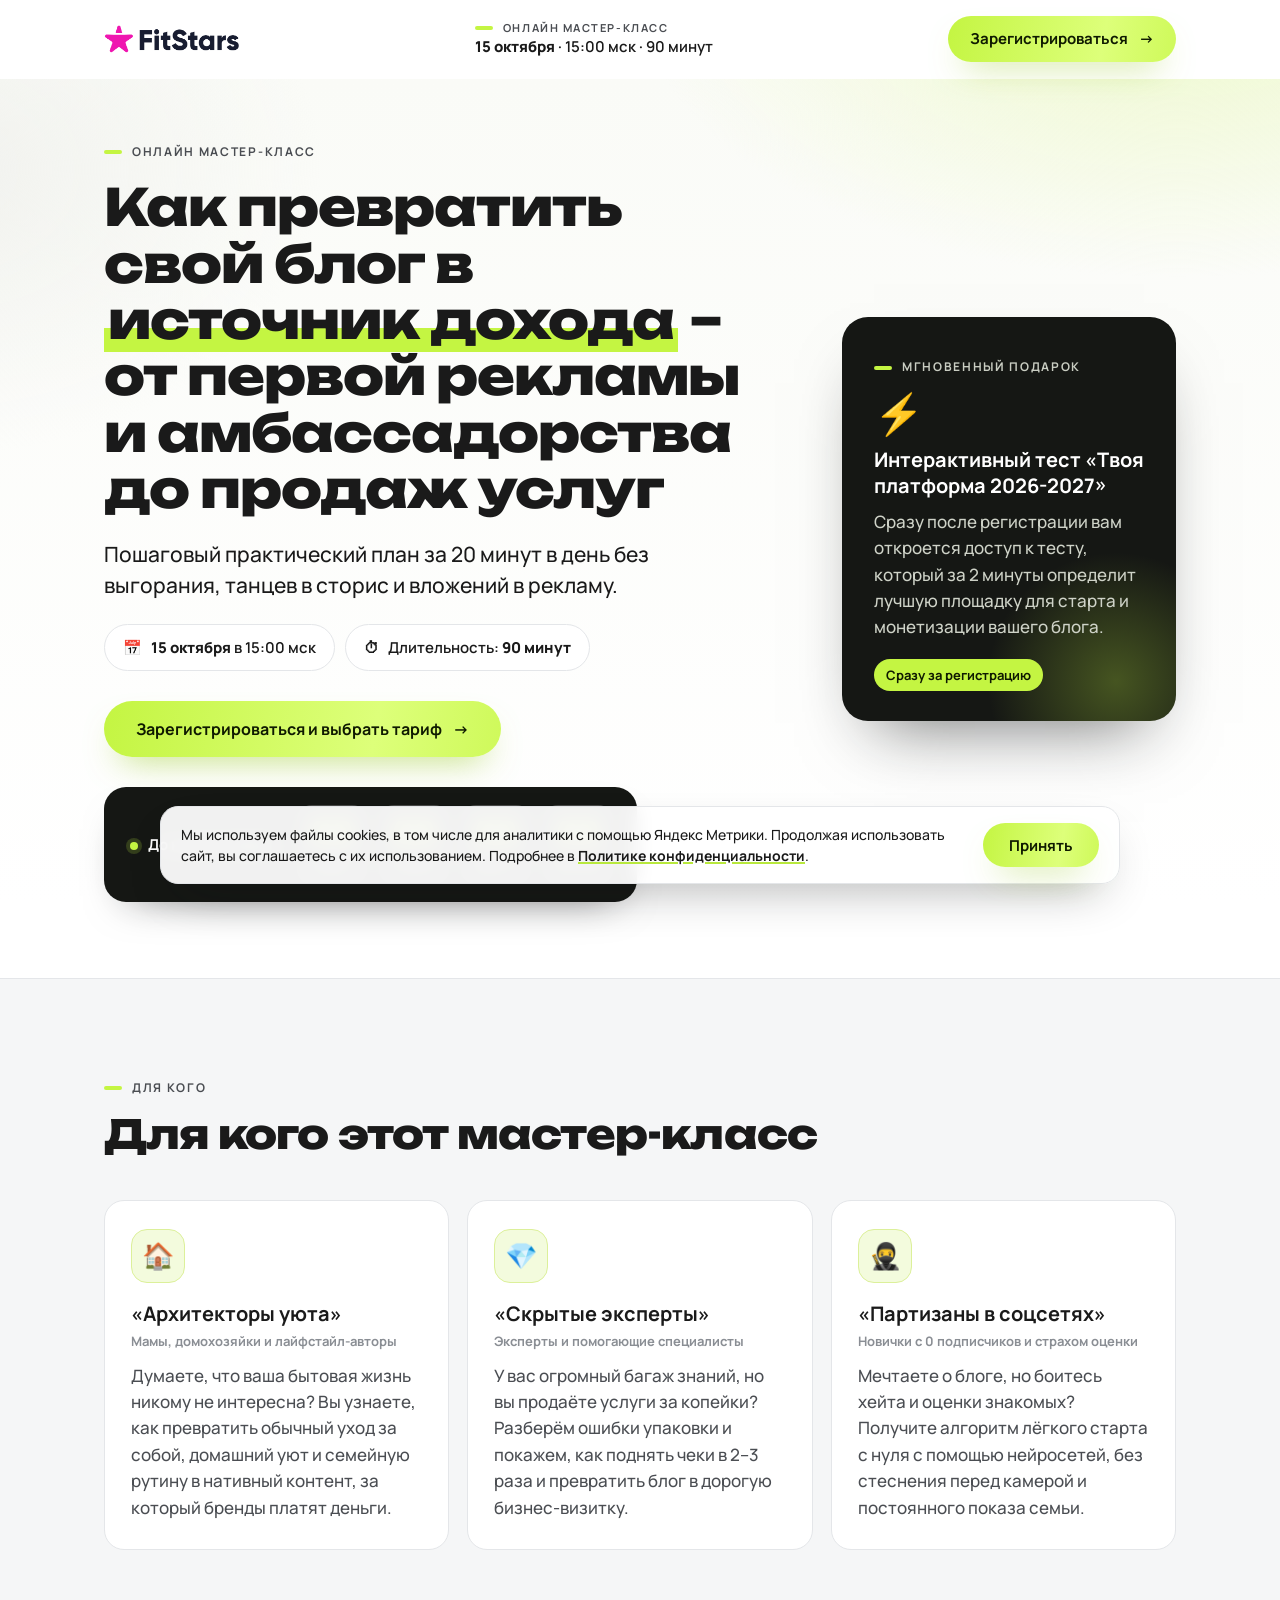
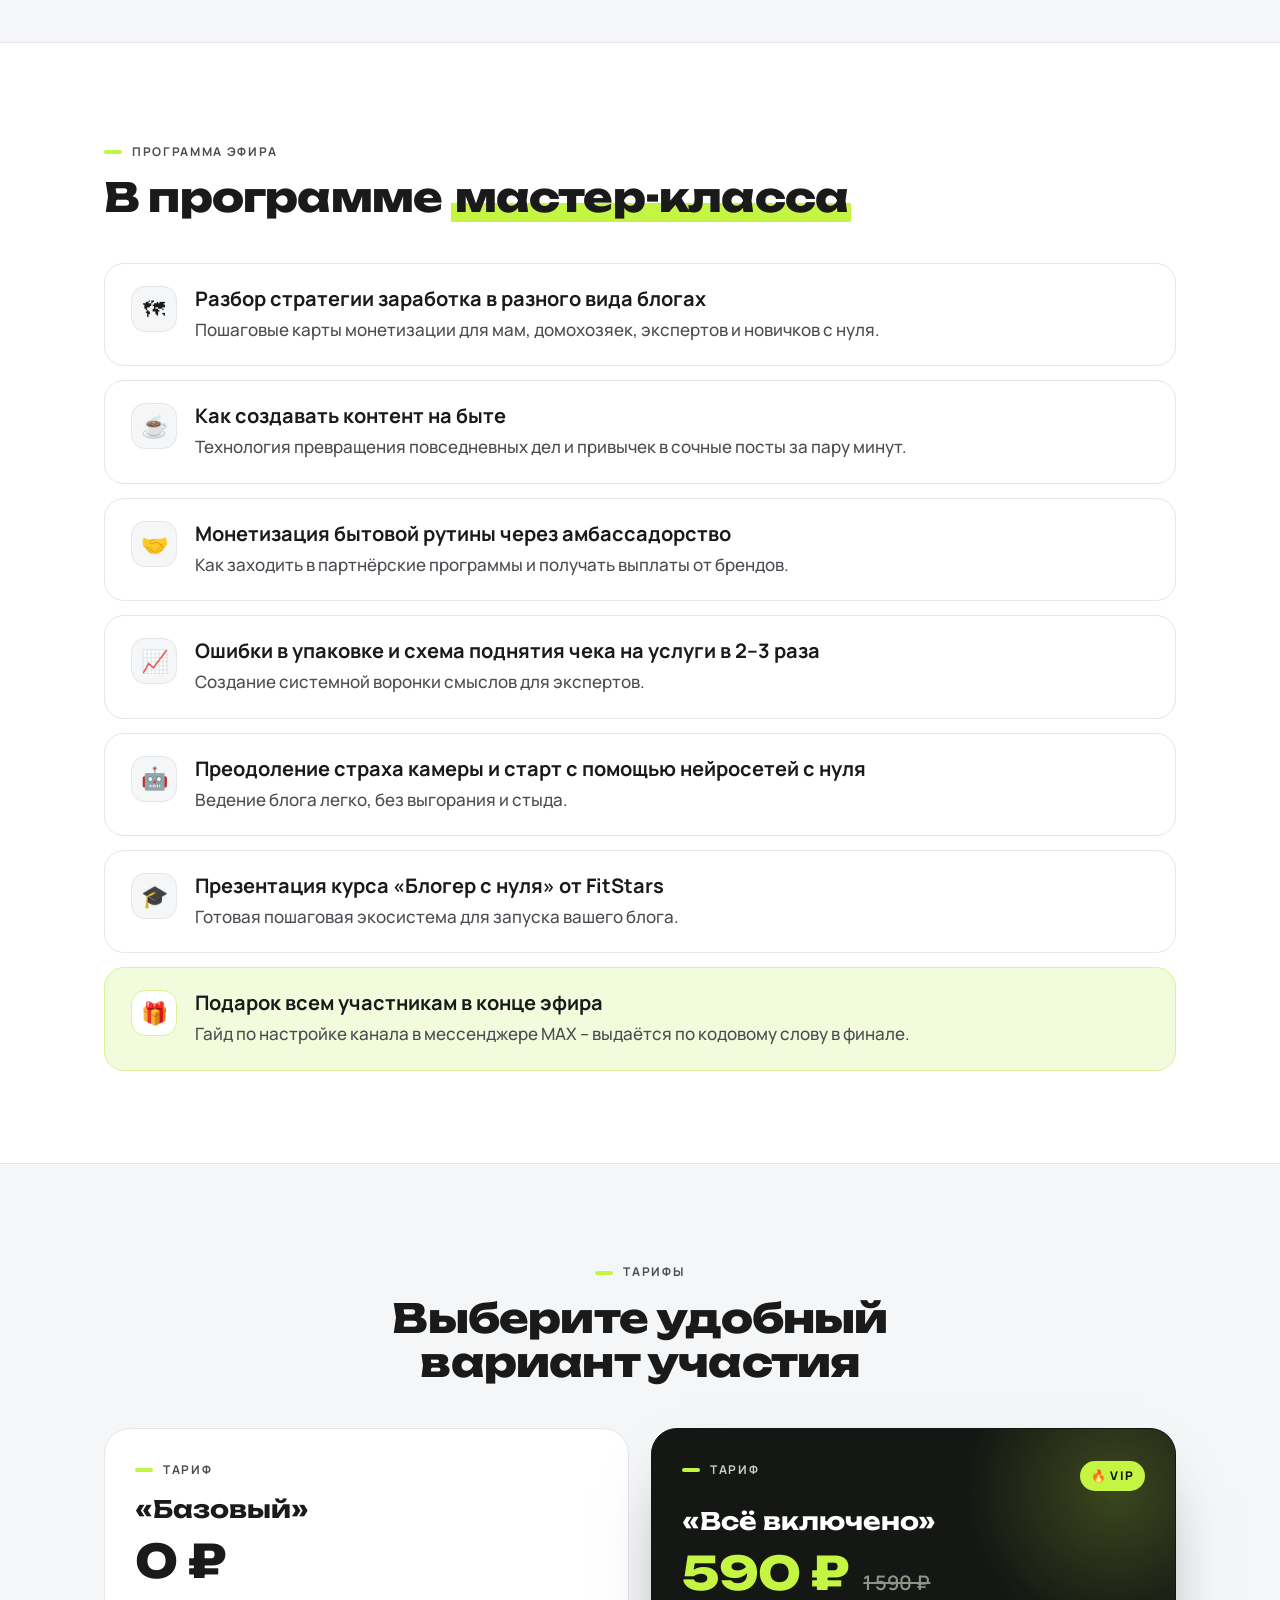
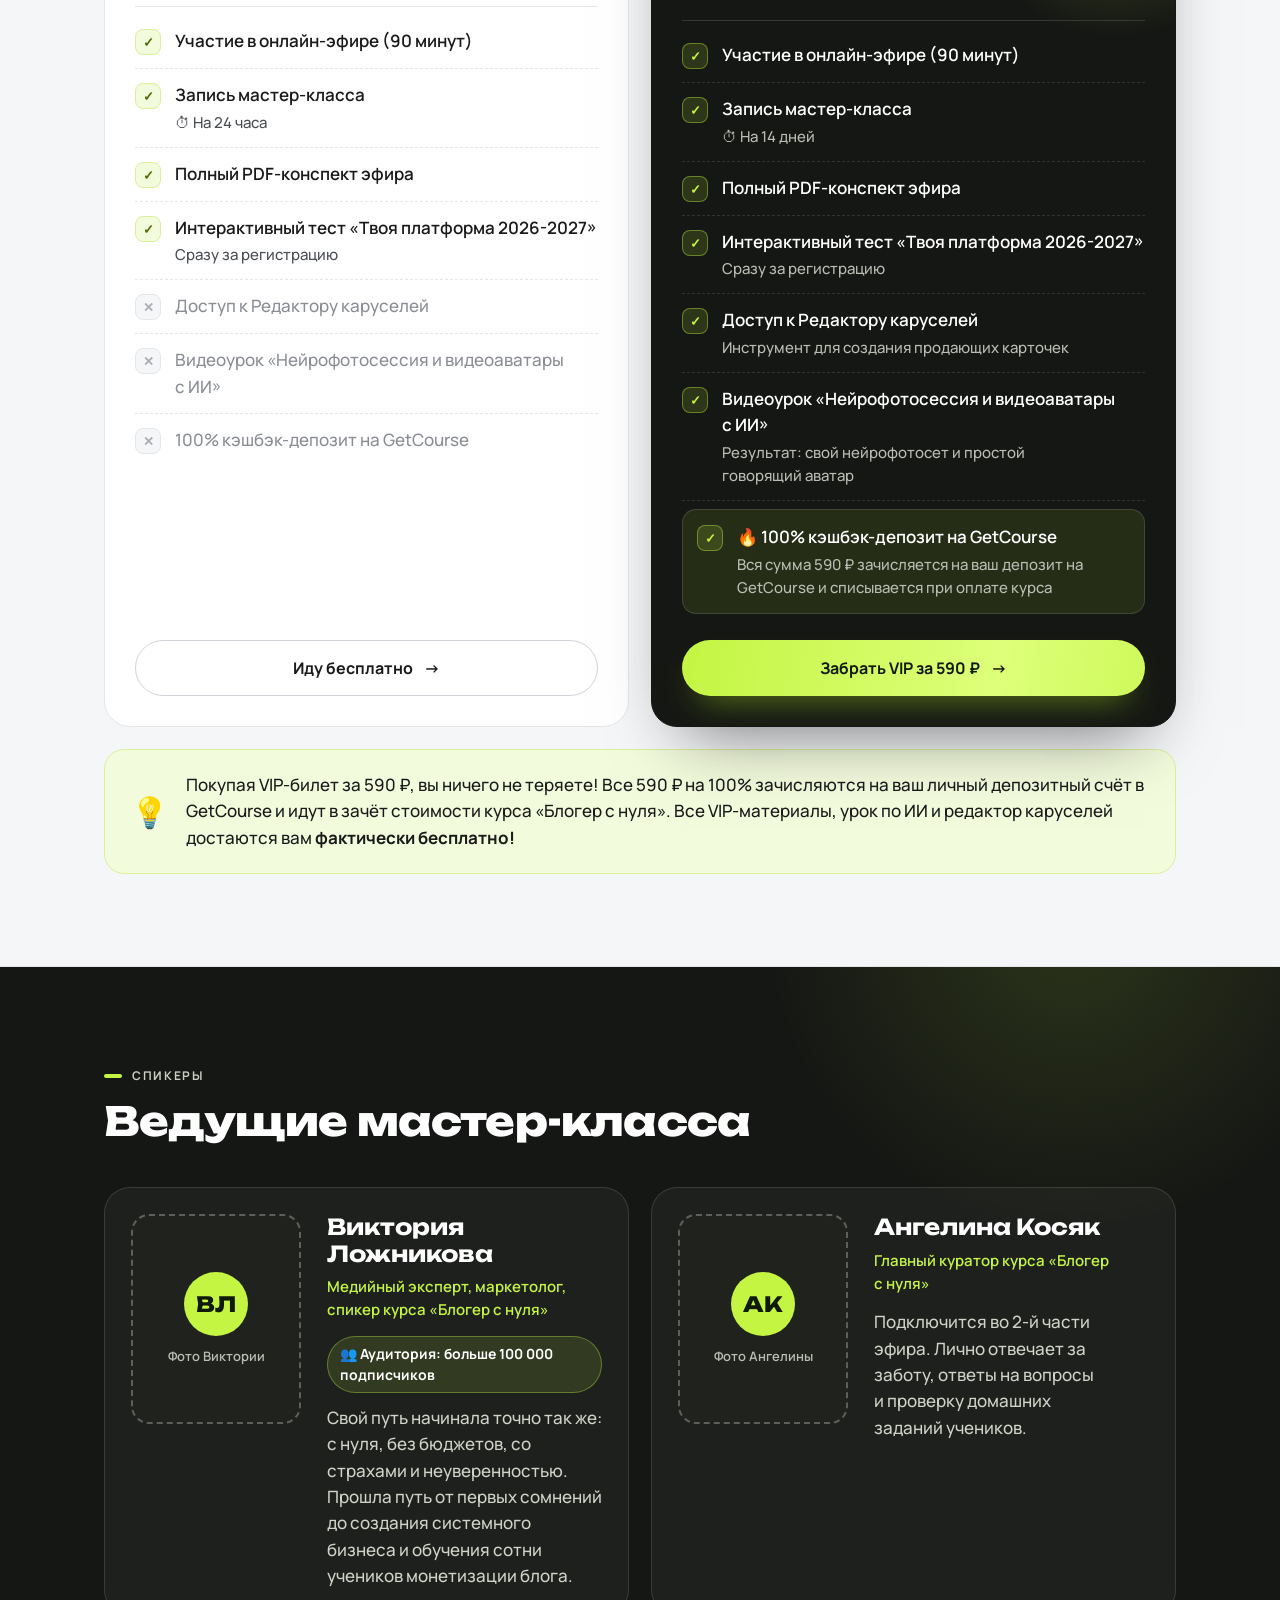
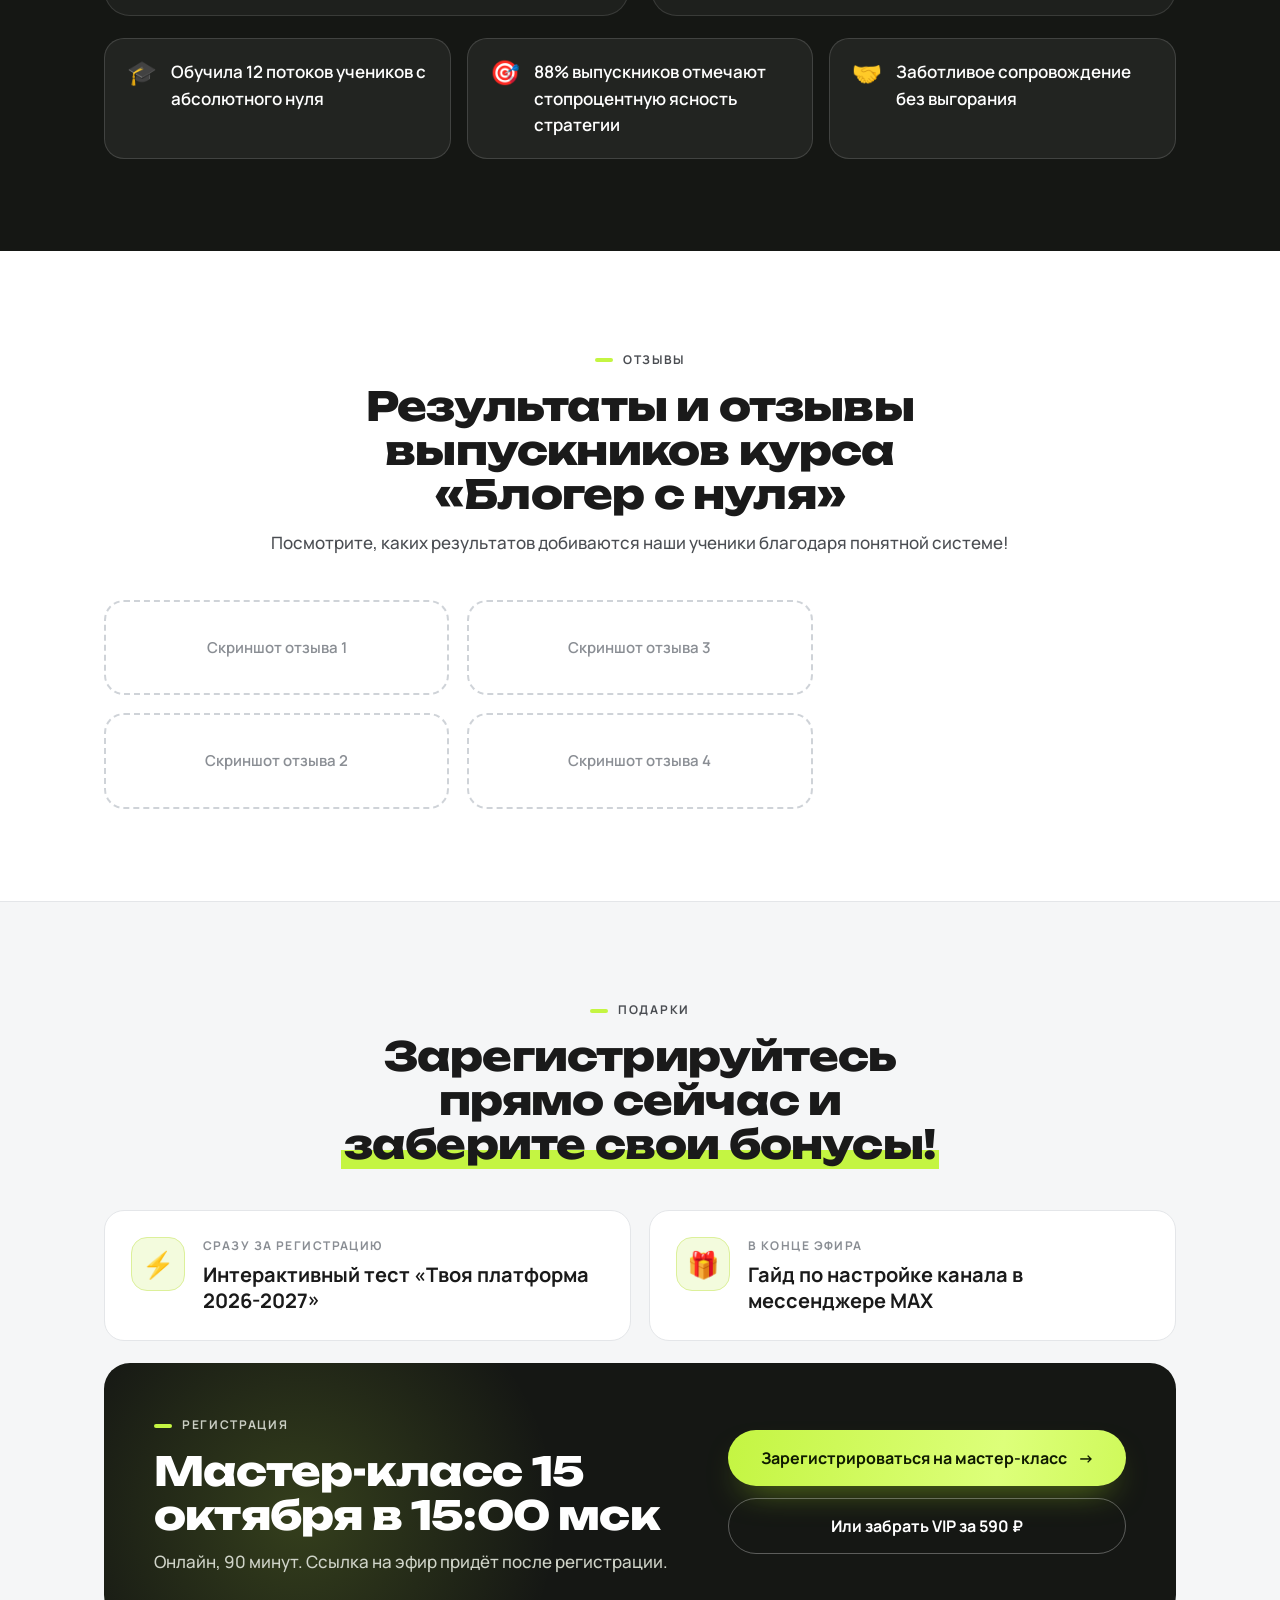
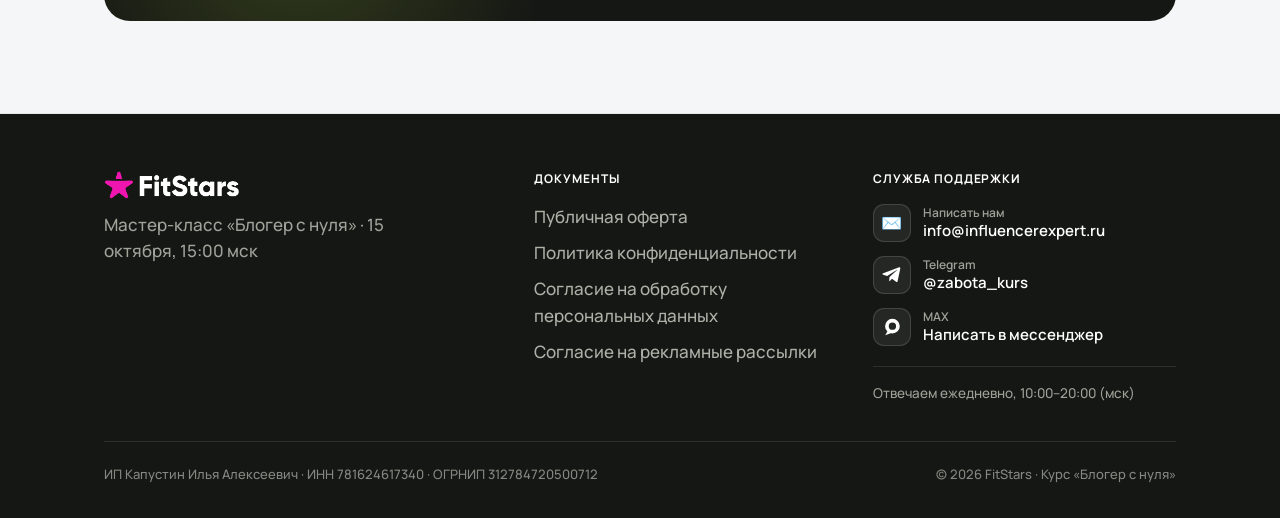
==== index.html @ 7abf9507 "Лендинг МК «Блогер с нуля» (октябрь)" ====
<!DOCTYPE html>
<html lang="ru">
<head>
<meta charset="UTF-8">
<meta name="viewport" content="width=device-width, initial-scale=1.0">
<title>Мастер-класс «Блогер с нуля» – 15 октября, 15:00 мск</title>
<meta name="description" content="Онлайн мастер-класс FitStars: как превратить свой блог в источник дохода – от первой рекламы и амбассадорства до продаж услуг. 15 октября, 15:00 мск, 90 минут.">
<meta property="og:type" content="website">
<meta property="og:title" content="Как превратить свой блог в источник дохода – мастер-класс 15 октября">
<meta property="og:description" content="Пошаговый план за 20 минут в день: от первой рекламы и амбассадорства до продаж услуг. Онлайн, 15:00 мск.">
<link rel="preconnect" href="https://fonts.googleapis.com">
<link rel="preconnect" href="https://fonts.gstatic.com" crossorigin>
<link href="https://fonts.googleapis.com/css2?family=Manrope:wght@400;500;600;700;800&family=Unbounded:wght@600;700;800&display=swap" rel="stylesheet">
<style>
/* ============================================================
   ДИЗАЙН-КИТ FITSTARS «БЛОГЕР С НУЛЯ» (каркас – лендинг вебинара 22.09)
   Доминанты – белый и графит. Салатовый – только кнопки и
   ключевые маркеры, не больше 5–7% экрана.
   ТИПОГРАФИЧЕСКАЯ ШКАЛА – 4 роли (канон B2)
   Р1 Заголовок     Unbounded 800 – hero (--h1) и секции (--h2)
   Р2 Подзаголовок  Manrope 700, 20px – заголовки карточек
   Р3 Текст         Manrope 400/500, 17px – всё остальное
   Р4 Метка         Manrope 700, 12px, CAPS, tracking
   Выделение – только жирностью и салатовым маркером. Курсива нет.
   Крупные цифры (таймер, цены) – декоративные, ролями не считаются.
   ============================================================ */
:root{
  --ink:#1A1A1A;
  --ink-2:#4A4D52;
  --ink-3:#8A8E94;
  --accent:#C4F542;
  --accent-strong:#B8E83D;
  --accent-ink:#0F1A00;
  --accent-wash:#F3FBDD;
  --accent-line:#DCF09A;
  --line:#E4E6E9;
  --surface:#FFFFFF;
  --wash:#F5F6F7;
  --dark:#151714;
  --dark-2:#1F221D;
  --radius:20px;
  --radius-lg:26px;
  --shadow:0 18px 44px -26px rgba(16,18,20,.28);
  --maxw:1120px;
  --h1:clamp(32px,4vw,52px);
  --h2:clamp(27px,3.4vw,40px);
  --sub:20px;
  --text:17px;
  --fine:13px;
  --label:12px;
}
*{box-sizing:border-box;margin:0;padding:0}
html{scroll-behavior:smooth}
body{
  font-family:'Manrope',-apple-system,BlinkMacSystemFont,'Segoe UI',sans-serif;
  font-size:var(--text);line-height:1.55;color:var(--ink);font-weight:500;
  background:#FFFFFF;-webkit-font-smoothing:antialiased;text-wrap:pretty;
}
.wrap{max-width:var(--maxw);margin:0 auto;padding:0 24px}
h1,h2{font-family:'Unbounded',sans-serif;font-weight:800;letter-spacing:-.02em;line-height:1.1;text-wrap:balance}
h1{font-size:var(--h1)}
h2{font-size:var(--h2)}
.mark{background:linear-gradient(transparent 62%,var(--accent) 62%);padding:0 .08em;box-decoration-break:clone;-webkit-box-decoration-break:clone}
.band-dark .mark{background:linear-gradient(transparent 62%,rgba(196,245,66,.55) 62%)}
.nw{white-space:nowrap}
b,strong{font-weight:700;color:var(--ink)}
a{color:inherit}
:focus-visible{outline:2.5px solid var(--accent-strong);outline-offset:3px;border-radius:6px}
@media (prefers-reduced-motion:reduce){*{transition:none!important;scroll-behavior:auto!important}}

/* scroll-reveal */
.reveal{opacity:0;transform:translateY(22px);transition:opacity .65s ease, transform .65s cubic-bezier(.2,.7,.2,1)}
.reveal.in{opacity:1;transform:none}
.grid > .reveal:nth-child(2){transition-delay:.06s}
.grid > .reveal:nth-child(3){transition-delay:.12s}
.grid > .reveal:nth-child(4){transition-delay:.18s}
.grid > .reveal:nth-child(5){transition-delay:.24s}
.grid > .reveal:nth-child(6){transition-delay:.3s}
.grid > .reveal:nth-child(7){transition-delay:.36s}
@media (prefers-reduced-motion:reduce){.reveal{opacity:1!important;transform:none!important}}

/* ---------- atoms ---------- */
.label{font-weight:700;font-size:var(--label);letter-spacing:.14em;text-transform:uppercase;color:var(--ink-2);
  display:inline-flex;align-items:center;gap:10px}
.label::before{content:"";width:18px;height:4px;border-radius:2px;background:var(--accent);flex-shrink:0}
.band-dark .label{color:#C9CDC2}
.btn{display:inline-flex;align-items:center;justify-content:center;gap:11px;cursor:pointer;border:none;
  font-family:inherit;font-weight:700;font-size:16px;min-height:56px;padding:0 32px;border-radius:999px;
  background:linear-gradient(100deg,#C4F542 0%,#DDFF7A 30%,#C4F542 55%,#B8E83D 80%,#C4F542 100%);
  background-size:230% 100%;animation:btnflow 5s ease-in-out infinite;
  color:var(--accent-ink);text-decoration:none;transition:transform .18s ease, box-shadow .18s ease;
  box-shadow:0 16px 34px -16px rgba(150,200,30,.7);text-align:center}
@keyframes btnflow{0%{background-position:0% 50%}50%{background-position:100% 50%}100%{background-position:0% 50%}}
.btn:hover{transform:translateY(-2px);box-shadow:0 22px 44px -16px rgba(150,200,30,.8)}
.btn .arw{transition:transform .18s ease}
.btn:hover .arw{transform:translateX(4px)}
.btn-ghost{animation:none;background:transparent;color:var(--ink);border:1.5px solid #CFD3D8;box-shadow:none}
.btn-ghost:hover{background:var(--wash);box-shadow:none;transform:none;border-color:#B9BEC4}
.band-dark .btn-ghost{color:#fff;border-color:rgba(255,255,255,.3)}
.band-dark .btn-ghost:hover{background:rgba(255,255,255,.06);border-color:rgba(255,255,255,.5)}
.btn-sm{min-height:46px;font-size:15px;padding:0 22px}
.fine{font-size:var(--fine);color:var(--ink-2);font-weight:500}

/* ---------- sticky header ---------- */
.hdr{position:sticky;top:0;z-index:50;background:rgba(255,255,255,.86);backdrop-filter:blur(14px);
  border-bottom:1px solid transparent;transition:border-color .2s ease, box-shadow .2s ease}
.hdr.stuck{border-color:var(--line);box-shadow:0 8px 24px -20px rgba(16,18,20,.5)}
.hdr-in{display:flex;align-items:center;justify-content:space-between;gap:20px;min-height:78px;padding-top:8px;padding-bottom:8px}
.brand{display:flex;align-items:center;gap:12px}
.brand-logo{height:30px;width:auto;display:block}
.hdr-mid{display:flex;flex-direction:column;gap:2px;line-height:1.3}
.hdr-mid .label{font-size:11px}
.hdr-mid .when{font-weight:600;font-size:15px}
.hdr-mid .when b{font-weight:800}

/* ---------- full-bleed chapter bands ---------- */
.band-dark{background:var(--dark);color:#fff;position:relative;overflow:hidden}
.band-dark::before{content:"";position:absolute;right:-8%;top:-40%;width:620px;height:620px;border-radius:50%;
  background:radial-gradient(circle,rgba(196,245,66,.13),transparent 70%);pointer-events:none}
.band-dark b,.band-dark strong{color:#fff}
.band-tint{background:var(--wash);border-top:1px solid var(--line);border-bottom:1px solid var(--line)}

/* ---------- hero ---------- */
.hero{padding:56px 0 76px;position:relative;overflow:hidden}
.hero::before{content:"";position:absolute;inset:0;z-index:-1;pointer-events:none;
  background:
    radial-gradient(900px 480px at 92% -10%, #EEF9CC 0%, rgba(238,249,204,0) 60%),
    radial-gradient(700px 520px at -5% 10%, #F1F2EE 0%, rgba(241,242,238,0) 55%),
    linear-gradient(180deg,#FAFBF7 0%, #FFFFFF 92%);}
.hero-grid{display:grid;grid-template-columns:1.35fr .65fr;gap:44px;align-items:center}
.hero .label{margin-bottom:18px}
.hero h1{margin-bottom:22px}
.hero-sub{font-size:21px;line-height:1.45;font-weight:500;color:var(--ink);max-width:620px;text-wrap:balance}
.hero-meta{display:flex;flex-wrap:wrap;gap:10px;margin:24px 0 0;list-style:none}
.hero-meta li{display:inline-flex;align-items:center;gap:9px;padding:11px 18px;border-radius:999px;background:var(--surface);
  border:1px solid var(--line);font-weight:600;font-size:15px;box-shadow:var(--shadow)}
.hero-meta li b{font-weight:800}
.hero-cta{display:flex;align-items:center;gap:16px;margin-top:30px;flex-wrap:wrap}
/* подарок за регистрацию – тёмная карточка справа */
.gift-card{position:relative;background:var(--dark);color:#fff;border-radius:var(--radius-lg);padding:34px 32px 30px;
  box-shadow:0 34px 66px -32px rgba(16,18,20,.6);overflow:hidden}
.gift-card::after{content:"";position:absolute;right:-70px;bottom:-90px;width:260px;height:260px;border-radius:50%;
  background:radial-gradient(circle,rgba(196,245,66,.28),transparent 70%);pointer-events:none}
.gift-card > *{position:relative;z-index:1}
.gift-card .label{color:#C9CDC2;margin-bottom:16px}
.gift-card .gc-em{font-size:40px;line-height:1;display:block;margin-bottom:14px}
.gift-card h3{font-size:var(--sub);font-weight:700;line-height:1.3;margin-bottom:10px}
.gift-card p{color:#CFD3C8}
.gift-card .gc-tag{display:inline-block;margin-top:18px;font-size:var(--fine);font-weight:700;color:var(--accent-ink);
  background:var(--accent);padding:6px 12px;border-radius:999px}

/* ---------- таймер ---------- */
.hero-clock{margin-top:30px;display:inline-flex;align-items:center;gap:22px;flex-wrap:wrap;
  background:var(--dark);color:#fff;border-radius:22px;padding:18px 24px 18px 26px;
  box-shadow:0 18px 40px -24px rgba(16,18,20,.55)}
.hc-label{font-weight:700;font-size:15px;color:#fff}
.hc-label::before{content:"";display:inline-block;width:8px;height:8px;border-radius:50%;background:var(--accent);margin-right:10px;vertical-align:middle;
  box-shadow:0 0 0 4px rgba(196,245,66,.18)}
.clock{display:flex;gap:12px}
.unit{min-width:70px;text-align:center;background:rgba(255,255,255,.07);border:1px solid rgba(255,255,255,.16);
  border-radius:15px;padding:12px 8px;animation:pulse 2.6s ease-in-out infinite}
.unit:nth-child(2){animation-delay:.15s}
.unit:nth-child(3){animation-delay:.3s}
.unit:nth-child(4){animation-delay:.45s}
.unit b{display:block;font-family:'Unbounded',sans-serif;font-size:29px;font-weight:800;line-height:1;
  font-variant-numeric:tabular-nums;color:var(--accent)}
.unit span{font-size:11px;font-weight:700;letter-spacing:.07em;text-transform:uppercase;color:#B9BDB3;margin-top:7px;display:block}
@keyframes pulse{0%,100%{box-shadow:0 8px 22px -14px rgba(196,245,66,.2);transform:translateY(0)}
  50%{box-shadow:0 14px 34px -10px rgba(196,245,66,.45);transform:translateY(-2px)}}
@media (prefers-reduced-motion:reduce){.unit,.btn{animation:none}}

/* ---------- section rhythm ---------- */
.sec{padding:92px 0}
.sec-head{max-width:860px;margin-bottom:44px}
.sec-head .label{margin-bottom:14px}
.sec-head h2{margin-bottom:14px}
.sec-head p{color:var(--ink-2);text-wrap:balance}
.band-dark .sec-head p{color:#CFD3C8}
.sec-head.center{text-align:center;margin-left:auto;margin-right:auto;max-width:760px}

/* ---------- для кого ---------- */
.cards{display:grid;grid-template-columns:repeat(3,1fr);gap:18px}
.card{background:var(--surface);border:1px solid var(--line);border-radius:var(--radius);padding:28px 26px;
  transition:transform .2s ease, border-color .2s ease, box-shadow .2s ease}
.card:hover{transform:translateY(-3px);border-color:#D2D6DB;box-shadow:var(--shadow)}
.card .ic{width:54px;height:54px;border-radius:16px;background:var(--accent-wash);border:1px solid var(--accent-line);
  display:flex;align-items:center;justify-content:center;font-size:26px;margin-bottom:18px}
.card h3{font-size:var(--sub);font-weight:700;margin-bottom:4px;font-family:inherit;letter-spacing:0;line-height:1.3}
.card .who{font-size:var(--fine);font-weight:700;color:var(--ink-3);margin-bottom:12px}
.card p{color:var(--ink-2)}

/* ---------- программа ---------- */
.prog{display:flex;flex-direction:column;gap:14px}
.prog-item{display:grid;grid-template-columns:auto 1fr;gap:18px;align-items:flex-start;padding:22px 26px;
  border-radius:var(--radius);background:var(--surface);border:1px solid var(--line);
  transition:transform .2s ease, box-shadow .2s ease, border-color .2s ease}
.prog-item:hover{transform:translateY(-2px);box-shadow:var(--shadow);border-color:#D2D6DB}
.prog-item .ck{width:46px;height:46px;border-radius:14px;background:var(--wash);border:1px solid var(--line);
  display:flex;align-items:center;justify-content:center;font-size:22px}
.prog-item h3{font-size:var(--sub);font-weight:700;margin-bottom:5px;font-family:inherit;letter-spacing:0;line-height:1.3}
.prog-item p{color:var(--ink-2)}
.prog-item.hot{background:var(--accent-wash);border-color:var(--accent-line)}
.prog-item.hot .ck{background:#fff;border-color:var(--accent-line)}

/* ---------- тарифы ---------- */
#tarify{scroll-margin-top:90px}
.plans{display:grid;grid-template-columns:1fr 1fr;gap:22px;align-items:stretch}
.plan{display:flex;flex-direction:column;background:var(--surface);border:1px solid var(--line);border-radius:var(--radius-lg);padding:32px 30px 30px}
.plan.vip{background:var(--dark);color:#fff;border-color:var(--dark);position:relative;overflow:hidden;
  box-shadow:0 34px 66px -32px rgba(16,18,20,.6)}
.plan.vip::before{content:"";position:absolute;right:-90px;top:-90px;width:300px;height:300px;border-radius:50%;
  background:radial-gradient(circle,rgba(196,245,66,.22),transparent 70%);pointer-events:none}
.plan.vip > *{position:relative;z-index:1}
.plan-top{display:flex;justify-content:space-between;align-items:flex-start;gap:12px;margin-bottom:16px}
.plan .label{margin-bottom:0}
.plan.vip .label{color:#C9CDC2}
.plan-badge{font-size:var(--label);font-weight:800;letter-spacing:.1em;text-transform:uppercase;color:var(--accent-ink);
  background:var(--accent);padding:6px 11px;border-radius:999px;white-space:nowrap}
.plan-name{font-family:'Unbounded',sans-serif;font-weight:700;font-size:24px;line-height:1.2;margin-bottom:14px}
.price{display:flex;align-items:baseline;gap:14px;flex-wrap:wrap;padding-bottom:22px;margin-bottom:8px;border-bottom:1px solid var(--line)}
.plan.vip .price{border-color:rgba(255,255,255,.14)}
.price b{font-family:'Unbounded',sans-serif;font-weight:800;font-size:46px;line-height:1;letter-spacing:-.02em}
.plan.vip .price b{color:var(--accent)}
.price s{font-size:20px;font-weight:600;color:var(--ink-3)}
.plan.vip .price s{color:#8F948A}
.feat{list-style:none;display:flex;flex-direction:column;flex:1;margin-bottom:26px}
.feat li{display:grid;grid-template-columns:28px 1fr;gap:12px;align-items:flex-start;padding:13px 0;border-bottom:1px dashed var(--line)}
.plan.vip .feat li{border-color:rgba(255,255,255,.12)}
.feat li:last-child{border-bottom:none}
.feat .mk{width:26px;height:26px;border-radius:8px;display:flex;align-items:center;justify-content:center;font-size:13px;font-weight:800;margin-top:1px}
.feat .yes .mk{background:var(--accent-wash);border:1px solid var(--accent-line);color:#4C6B00}
.plan.vip .feat .yes .mk{background:rgba(196,245,66,.14);border-color:rgba(196,245,66,.4);color:var(--accent)}
.feat .no{color:var(--ink-3)}
.feat .no .mk{background:var(--wash);border:1px solid var(--line);color:#A9ADB2}
.feat .t{font-weight:600}
.feat .d{display:block;font-size:15px;font-weight:500;color:var(--ink-2);margin-top:2px}
.plan.vip .feat .d{color:#B9BDB3}
.feat .no .t{font-weight:500}
.feat li.cash{background:rgba(196,245,66,.1);border:1px solid rgba(196,245,66,.35);border-radius:14px;padding:14px 14px;margin-top:8px}
.plan .btn{width:100%}
.cash-note{margin-top:22px;display:grid;grid-template-columns:auto 1fr;gap:18px;align-items:center;
  background:var(--accent-wash);border:1px solid var(--accent-line);border-radius:var(--radius);padding:22px 26px}
.cash-note .em{font-size:30px;line-height:1}
.cash-note p{color:var(--ink)}

/* ---------- спикеры ---------- */
.speakers{display:grid;grid-template-columns:1fr 1fr;gap:22px;position:relative;z-index:1}
.speaker{display:grid;grid-template-columns:auto 1fr;gap:26px;align-items:flex-start;background:rgba(255,255,255,.04);
  border:1px solid rgba(255,255,255,.12);border-radius:var(--radius-lg);padding:26px}
.sp-photo{width:170px;height:210px;border-radius:18px;object-fit:cover;object-position:center 20%;
  border:2px solid rgba(255,255,255,.16);display:block}
.sp-photo-ph{width:170px;height:210px;border-radius:18px;background:var(--dark-2);border:2px dashed rgba(255,255,255,.28);
  display:flex;flex-direction:column;align-items:center;justify-content:center;gap:10px;text-align:center;padding:16px;color:#B9BDB3}
.sp-photo-ph .av{width:64px;height:64px;border-radius:50%;background:var(--accent);color:var(--accent-ink);
  display:flex;align-items:center;justify-content:center;font-family:'Unbounded',sans-serif;font-weight:800;font-size:21px}
.sp-photo-ph span{font-size:var(--fine);font-weight:600}
.sp-name{font-family:'Unbounded',sans-serif;font-weight:700;font-size:22px;line-height:1.2}
.sp-role{font-weight:600;font-size:15px;color:var(--accent);margin:8px 0 14px}
.sp-body p{color:#CFD3C8}
.sp-aud{display:inline-flex;align-items:center;gap:8px;margin-bottom:12px;padding:6px 12px;border-radius:999px;
  background:rgba(196,245,66,.12);border:1px solid rgba(196,245,66,.35);font-weight:700;font-size:14px;color:#fff}
.trust{display:grid;grid-template-columns:repeat(3,1fr);gap:16px;margin-top:22px;position:relative;z-index:1}
.trust div{display:flex;gap:14px;align-items:flex-start;padding:20px 22px;border-radius:var(--radius);
  background:rgba(255,255,255,.06);border:1px solid rgba(255,255,255,.14);font-weight:600}
.trust .em{font-size:24px;line-height:1.1;flex-shrink:0}

/* ---------- отзывы ---------- */
.reviews{columns:3 280px;column-gap:18px}
.rv{break-inside:avoid;margin:0 0 18px;background:var(--surface);border:1px solid var(--line);border-radius:var(--radius);
  padding:10px;cursor:zoom-in;transition:transform .2s ease, box-shadow .2s ease, border-color .2s ease;display:block;width:100%}
.rv:hover{transform:translateY(-3px);box-shadow:var(--shadow);border-color:#D2D6DB}
.rv img{width:100%;height:auto;display:block;border-radius:12px}
.rv-ph{break-inside:avoid;margin:0 0 18px;border:2px dashed #CFD3D8;border-radius:var(--radius);padding:34px 22px;
  text-align:center;color:var(--ink-3);font-weight:600;font-size:15px;background:var(--surface)}
.lightbox{position:fixed;inset:0;z-index:120;background:rgba(21,23,20,.88);display:flex;align-items:center;justify-content:center;
  padding:24px;opacity:0;visibility:hidden;transition:opacity .2s ease, visibility .2s ease;cursor:zoom-out}
.lightbox.open{opacity:1;visibility:visible}
.lightbox img{max-width:min(900px,100%);max-height:100%;border-radius:14px;box-shadow:0 40px 90px -30px rgba(0,0,0,.7)}

/* ---------- подарки и финал ---------- */
.gifts{display:grid;grid-template-columns:1fr 1fr;gap:18px;margin-bottom:22px}
.gift{display:flex;gap:18px;align-items:flex-start;background:var(--surface);border:1px solid var(--line);border-radius:var(--radius);padding:26px}
.gift .em{flex-shrink:0;width:54px;height:54px;border-radius:16px;background:var(--accent-wash);border:1px solid var(--accent-line);
  display:flex;align-items:center;justify-content:center;font-size:26px}
.gift .when{font-size:var(--label);font-weight:700;letter-spacing:.12em;text-transform:uppercase;color:var(--ink-3);display:block;margin-bottom:6px}
.gift h3{font-size:var(--sub);font-weight:700;font-family:inherit;letter-spacing:0;line-height:1.3}
#reg{scroll-margin-top:96px}
.reg-plate{background:var(--dark);color:#fff;border-radius:var(--radius-lg);padding:46px 50px;position:relative;overflow:hidden;
  display:grid;grid-template-columns:1.15fr .85fr;gap:36px;align-items:center}
.reg-plate::before{content:"";position:absolute;left:-6%;bottom:-60%;width:520px;height:520px;border-radius:50%;
  background:radial-gradient(circle,rgba(196,245,66,.18),transparent 70%);pointer-events:none}
.reg-plate > *{position:relative;z-index:1}
.reg-plate .label{color:#C9CDC2;margin-bottom:14px}
.reg-plate h2{margin-bottom:12px}
.reg-plate p{color:#CFD3C8;max-width:520px}
.reg-side{display:flex;flex-direction:column;gap:12px;align-items:stretch}
.reg-side .btn{width:100%}
.reg-side .fine{color:#B9BDB3;text-align:center}

/* ---------- footer ---------- */
footer{background:var(--dark);color:#CFD3C8;padding:56px 0 34px}
.foot-grid{display:grid;grid-template-columns:1.3fr 1fr 1fr;gap:36px}
.foot-brand .brand{color:#fff;margin-bottom:12px}
.foot-brand p{opacity:.75;max-width:280px}
.foot-col h4{color:#fff;font-size:var(--label);letter-spacing:.08em;text-transform:uppercase;margin-bottom:15px;font-weight:700}
.foot-col a{display:block;margin-bottom:10px;text-decoration:none;opacity:.82;transition:opacity .15s ease, color .15s ease}
.foot-col a:hover{opacity:1;color:var(--accent)}
.foot-col a.fc{display:flex;align-items:center;gap:12px;margin-bottom:14px;opacity:1}
.fc-ic{flex-shrink:0;width:38px;height:38px;border-radius:11px;background:rgba(255,255,255,.07);color:#fff;
  border:1px solid rgba(255,255,255,.14);display:flex;align-items:center;justify-content:center;font-size:17px;
  transition:background .18s ease, border-color .18s ease}
.fc:hover .fc-ic{background:rgba(196,245,66,.16);border-color:rgba(196,245,66,.45)}
.fc-txt{display:flex;flex-direction:column;line-height:1.3}
.fc-lab{font-size:12px;color:#9DA197;font-weight:600}
.fc-val{font-size:15px;color:#fff;font-weight:600;transition:color .15s ease}
.fc:hover .fc-val{color:var(--accent)}
.foot-hours{margin-top:20px;padding-top:16px;border-top:1px solid rgba(255,255,255,.1);font-size:13.5px;color:#9DA197;line-height:1.5}
.foot-legal{border-top:1px solid rgba(255,255,255,.1);margin-top:38px;padding-top:22px;display:flex;justify-content:space-between;gap:16px;flex-wrap:wrap}
.foot-legal p{font-size:var(--fine);opacity:.6}

/* ---------- cookie-плашка ---------- */
.cookie{position:fixed;left:16px;right:16px;bottom:16px;z-index:90;display:none;
  align-items:center;gap:18px;padding:16px 20px;border-radius:18px;
  background:rgba(255,255,255,.94);backdrop-filter:blur(10px);border:1px solid var(--line);
  box-shadow:0 20px 50px -22px rgba(16,18,20,.45);max-width:960px;margin:0 auto}
.cookie.show{display:flex}
.cookie p{font-size:14px;line-height:1.5;color:var(--ink);flex:1}
.cookie a{font-weight:700;text-decoration:underline;text-decoration-color:var(--accent-strong);text-decoration-thickness:2px}
.cookie .btn{flex-shrink:0;min-height:44px;font-size:15px;padding:0 26px;animation:none}

/* ---------- modal ---------- */
.modal{position:fixed;inset:0;z-index:100;display:flex;align-items:flex-start;justify-content:center;
  padding:36px 16px;overflow-y:auto;background:rgba(21,23,20,.6);backdrop-filter:blur(6px);
  opacity:0;visibility:hidden;transition:opacity .25s ease, visibility .25s ease}
.modal.open{opacity:1;visibility:visible}
.modal-dialog{position:relative;width:100%;max-width:480px;background:#fff;border-radius:var(--radius-lg);
  padding:12px 12px 6px;margin:auto;box-shadow:0 50px 110px -30px rgba(0,0,0,.6)}
.modal-close{position:absolute;top:14px;right:14px;z-index:3;width:38px;height:38px;border-radius:50%;border:none;
  background:var(--wash);color:var(--ink);font-size:22px;line-height:1;cursor:pointer;transition:background .15s ease}
.modal-close:hover{background:#E6E8EB}
.modal-head{padding:22px 24px 10px 24px}
.modal-head .label{margin-bottom:8px}
.modal-head h2{font-size:22px}
.modal-body{border-radius:16px;overflow:hidden}
.modal-body iframe{width:100%!important;border:none;display:block}
.form-ph{margin:8px 12px 12px;padding:26px 20px;border:2px dashed #CFD3D8;border-radius:16px;text-align:center;color:var(--ink-3);font-weight:600;font-size:15px}
.modal-foot{padding:14px 20px 10px;text-align:center;font-size:var(--fine);color:var(--ink-2);line-height:1.5}
.modal-foot b{color:var(--ink)}

@media(max-width:1000px){
  .hdr-mid{display:none}
  .cards{grid-template-columns:1fr}
  .speakers{grid-template-columns:1fr}
}
@media(max-width:900px){
  .hdr-in{min-height:64px;padding-top:6px;padding-bottom:6px}
  .hdr .btn{min-height:42px;font-size:14px;padding:0 16px}
  .hero{padding:34px 0 56px}
  .hero-clock{display:flex;flex-direction:column;align-items:flex-start;width:100%;padding:16px 18px 18px;gap:12px;border-radius:18px}
  .clock{width:100%;gap:8px}
  .unit{flex:1;min-width:0}
  .sec{padding:60px 0}
  h1{font-size:clamp(28px,7.6vw,38px)}
  .hero-sub{font-size:18px}
  .nw{white-space:normal}
  .hero-grid{grid-template-columns:1fr;gap:30px}
  .hero-cta{width:100%;gap:12px}
  .hero-cta .btn{width:100%}
  .hero-meta li{flex:1 1 auto;justify-content:center}
  .gift-card{padding:28px 24px 24px}
  .plans,.gifts,.foot-grid,.trust{grid-template-columns:1fr}
  .plan{padding:26px 22px 24px}
  .price b{font-size:40px}
  .cash-note{grid-template-columns:1fr;gap:10px;padding:20px}
  .speaker{grid-template-columns:1fr;justify-items:start}
  .reg-plate{grid-template-columns:1fr;padding:32px 24px}
  .foot-legal{flex-direction:column}
  .cookie{flex-direction:column;align-items:stretch;gap:12px;padding:16px;left:12px;right:12px;bottom:12px}
  .cookie .btn{width:100%}
}
@media(max-width:420px){
  .hdr .btn .arw{display:none}
  .brand-logo{height:24px}
}
</style>

<!-- Yandex.Metrika counter – 112376760 «Блогер с нуля». ВАЖНО: в настройках счётчика добавить адрес mk.bloggerboost.ru, иначе визиты не засчитаются. -->
<script type="text/javascript">
    (function(m,e,t,r,i,k,a){
        m[i]=m[i]||function(){(m[i].a=m[i].a||[]).push(arguments)};
        m[i].l=1*new Date();
        for (var j = 0; j < document.scripts.length; j++) {if (document.scripts[j].src === r) { return; }}
        k=e.createElement(t),a=e.getElementsByTagName(t)[0],k.async=1,k.src=r,a.parentNode.insertBefore(k,a)
    })(window, document,'script','https://mc.yandex.ru/metrika/tag.js?id=112376760', 'ym');
    ym(112376760, 'init', {ssr:true, webvisor:true, clickmap:true, ecommerce:"dataLayer", referrer: document.referrer, url: location.href, accurateTrackBounce:true, trackLinks:true});
</script>
<noscript><div><img src="https://mc.yandex.ru/watch/112376760" style="position:absolute; left:-9999px;" alt="" /></div></noscript>
<!-- /Yandex.Metrika counter -->
</head>
<body>

<!-- ТЕСТ «Твоя платформа» (подарок после регистрации): https://bloger-s-nulya.github.io/test-drive/quiz.html
     На лендинге ссылку не показываем – её отдаёт GetCourse после регистрации. -->

<!-- ===== липкая шапка ===== -->
<header class="hdr" id="hdr">
  <div class="wrap hdr-in">
    <div class="brand">
      <img class="brand-logo" src="[data-uri]" alt="FitStars">
    </div>
    <div class="hdr-mid">
      <span class="label">Онлайн мастер-класс</span>
      <span class="when"><b>15 октября</b> · 15:00 мск · 90 минут</span>
    </div>
    <a class="btn btn-sm" href="#tarify">Зарегистрироваться <span class="arw">→</span></a>
  </div>
</header>

<!-- ===== ЭКРАН 1: первый экран ===== -->
<section class="hero">
  <div class="wrap">
    <div class="hero-grid">
      <div>
        <span class="label">Онлайн мастер-класс</span>
        <h1>Как превратить свой блог в <span class="mark">источник дохода</span> – от первой рекламы и амбассадорства до продаж услуг</h1>
        <p class="hero-sub">Пошаговый практический план за 20 минут в день без выгорания, танцев в сторис и вложений в рекламу.</p>
        <ul class="hero-meta">
          <li>📅 <span><b>15 октября</b> в 15:00 мск</span></li>
          <li>⏱ <span>Длительность: <b>90 минут</b></span></li>
        </ul>
        <div class="hero-cta">
          <a class="btn" href="#tarify">Зарегистрироваться и выбрать тариф <span class="arw">→</span></a>
        </div>
        <div class="hero-clock">
          <span class="hc-label">До начала эфира</span>
          <div class="clock" aria-live="off">
            <div class="unit"><b class="cd-d">00</b><span>дней</span></div>
            <div class="unit"><b class="cd-h">00</b><span>часов</span></div>
            <div class="unit"><b class="cd-m">00</b><span>минут</span></div>
            <div class="unit"><b class="cd-s">00</b><span>секунд</span></div>
          </div>
        </div>
      </div>
      <aside class="gift-card reveal in">
        <span class="label">Мгновенный подарок</span>
        <span class="gc-em" aria-hidden="true">⚡️</span>
        <h3>Интерактивный тест «Твоя платформа 2026-2027»</h3>
        <p>Сразу после регистрации вам откроется доступ к тесту, который за 2 минуты определит лучшую площадку для старта и монетизации вашего блога.</p>
        <span class="gc-tag">Сразу за регистрацию</span>
      </aside>
    </div>
  </div>
</section>

<!-- ===== ЭКРАН 2: для кого ===== -->
<section class="sec band-tint">
  <div class="wrap">
    <div class="sec-head reveal">
      <span class="label">Для кого</span>
      <h2>Для кого этот мастер-класс</h2>
    </div>
    <div class="cards grid">
      <div class="card reveal"><div class="ic">🏠</div><h3>«Архитекторы уюта»</h3><div class="who">Мамы, домохозяйки и лайфстайл-авторы</div><p>Думаете, что ваша бытовая жизнь никому не интересна? Вы узнаете, как превратить обычный уход за собой, домашний уют и семейную рутину в нативный контент, за который бренды платят деньги.</p></div>
      <div class="card reveal"><div class="ic">💎</div><h3>«Скрытые эксперты»</h3><div class="who">Эксперты и помогающие специалисты</div><p>У вас огромный багаж знаний, но вы продаёте услуги за копейки? Разберём ошибки упаковки и покажем, как поднять чеки в 2–3 раза и превратить блог в дорогую бизнес-визитку.</p></div>
      <div class="card reveal"><div class="ic">🥷</div><h3>«Партизаны в соцсетях»</h3><div class="who">Новички с 0 подписчиков и страхом оценки</div><p>Мечтаете о блоге, но боитесь хейта и оценки знакомых? Получите алгоритм лёгкого старта с нуля с помощью нейросетей, без стеснения перед камерой и постоянного показа семьи.</p></div>
    </div>
  </div>
</section>

<!-- ===== ЭКРАН 3: программа ===== -->
<section class="sec">
  <div class="wrap">
    <div class="sec-head reveal">
      <span class="label">Программа эфира</span>
      <h2>В программе <span class="mark">мастер-класса</span></h2>
    </div>
    <div class="prog grid">
      <div class="prog-item reveal"><span class="ck">🗺</span><div><h3>Разбор стратегии заработка в разного вида блогах</h3><p>Пошаговые карты монетизации для мам, домохозяек, экспертов и новичков с нуля.</p></div></div>
      <div class="prog-item reveal"><span class="ck">☕️</span><div><h3>Как создавать контент на быте</h3><p>Технология превращения повседневных дел и привычек в сочные посты за пару минут.</p></div></div>
      <div class="prog-item reveal"><span class="ck">🤝</span><div><h3>Монетизация бытовой рутины через амбассадорство</h3><p>Как заходить в партнёрские программы и получать выплаты от брендов.</p></div></div>
      <div class="prog-item reveal"><span class="ck">📈</span><div><h3>Ошибки в упаковке и схема поднятия чека на услуги в 2–3 раза</h3><p>Создание системной воронки смыслов для экспертов.</p></div></div>
      <div class="prog-item reveal"><span class="ck">🤖</span><div><h3>Преодоление страха камеры и старт с помощью нейросетей с нуля</h3><p>Ведение блога легко, без выгорания и стыда.</p></div></div>
      <div class="prog-item reveal"><span class="ck">🎓</span><div><h3>Презентация курса «Блогер с нуля» от FitStars</h3><p>Готовая пошаговая экосистема для запуска вашего блога.</p></div></div>
      <div class="prog-item hot reveal"><span class="ck">🎁</span><div><h3>Подарок всем участникам в конце эфира</h3><p>Гайд по настройке канала в мессенджере MAX – выдаётся по кодовому слову в финале.</p></div></div>
    </div>
  </div>
</section>

<!-- ===== ЭКРАН 4: тарифы ===== -->
<section class="sec band-tint" id="tarify">
  <div class="wrap">
    <div class="sec-head center reveal">
      <span class="label">Тарифы</span>
      <h2>Выберите удобный вариант участия</h2>
    </div>
    <div class="plans grid">
      <!-- Базовый -->
      <div class="plan reveal">
        <div class="plan-top"><span class="label">Тариф</span></div>
        <div class="plan-name">«Базовый»</div>
        <div class="price"><b>0 ₽</b></div>
        <ul class="feat">
          <li class="yes"><span class="mk">✓</span><span><span class="t">Участие в онлайн-эфире (90 минут)</span></span></li>
          <li class="yes"><span class="mk">✓</span><span><span class="t">Запись мастер-класса</span><span class="d">⏱ На 24 часа</span></span></li>
          <li class="yes"><span class="mk">✓</span><span><span class="t">Полный PDF-конспект эфира</span></span></li>
          <li class="yes"><span class="mk">✓</span><span><span class="t">Интерактивный тест «Твоя платформа 2026-2027»</span><span class="d">Сразу за регистрацию</span></span></li>
          <li class="no"><span class="mk">✕</span><span><span class="t">Доступ к Редактору каруселей</span></span></li>
          <li class="no"><span class="mk">✕</span><span><span class="t">Видеоурок «Нейрофотосессия и видеоаватары с ИИ»</span></span></li>
          <li class="no"><span class="mk">✕</span><span><span class="t">100% кэшбэк-депозит на GetCourse</span></span></li>
        </ul>
        <button type="button" class="btn btn-ghost" data-modal="modal-free">Иду бесплатно <span class="arw">→</span></button>
      </div>
      <!-- Всё включено / VIP -->
      <div class="plan vip reveal">
        <div class="plan-top"><span class="label">Тариф</span><span class="plan-badge">🔥 VIP</span></div>
        <div class="plan-name">«Всё включено»</div>
        <div class="price"><b>590 ₽</b><s>1 590 ₽</s></div>
        <ul class="feat">
          <li class="yes"><span class="mk">✓</span><span><span class="t">Участие в онлайн-эфире (90 минут)</span></span></li>
          <li class="yes"><span class="mk">✓</span><span><span class="t">Запись мастер-класса</span><span class="d">⏱ На 14 дней</span></span></li>
          <li class="yes"><span class="mk">✓</span><span><span class="t">Полный PDF-конспект эфира</span></span></li>
          <li class="yes"><span class="mk">✓</span><span><span class="t">Интерактивный тест «Твоя платформа 2026-2027»</span><span class="d">Сразу за регистрацию</span></span></li>
          <li class="yes"><span class="mk">✓</span><span><span class="t">Доступ к Редактору каруселей</span><span class="d">Инструмент для создания продающих карточек</span></span></li>
          <li class="yes"><span class="mk">✓</span><span><span class="t">Видеоурок «Нейрофотосессия и видеоаватары с ИИ»</span><span class="d">Результат: свой нейрофотосет и простой говорящий аватар</span></span></li>
          <li class="yes cash"><span class="mk">✓</span><span><span class="t">🔥 100% кэшбэк-депозит на GetCourse</span><span class="d">Вся сумма 590 ₽ зачисляется на ваш депозит на GetCourse и списывается при оплате курса</span></span></li>
        </ul>
        <button type="button" class="btn" data-modal="modal-vip">Забрать VIP за 590 ₽ <span class="arw">→</span></button>
      </div>
    </div>
    <div class="cash-note reveal">
      <span class="em" aria-hidden="true">💡</span>
      <p>Покупая VIP-билет за 590 ₽, вы ничего не теряете! Все 590 ₽ на 100% зачисляются на ваш личный депозитный счёт в GetCourse и идут в зачёт стоимости курса «Блогер с нуля». Все VIP-материалы, урок по ИИ и редактор каруселей достаются вам <b>фактически бесплатно!</b></p>
    </div>
  </div>
</section>

<!-- ===== ЭКРАН 5: спикеры ===== -->
<section class="sec band-dark">
  <div class="wrap">
    <div class="sec-head reveal" style="position:relative;z-index:1">
      <span class="label">Спикеры</span>
      <h2>Ведущие мастер-класса</h2>
    </div>
    <div class="speakers grid">
      <div class="speaker reveal">
        <!-- ФОТО: когда придёт фото Виктории, заменить блок ниже на <img class="sp-photo" src="..." alt="Виктория Ложникова"> -->
        <div class="sp-photo-ph" aria-hidden="true"><span class="av">ВЛ</span><span>Фото Виктории</span></div>
        <div class="sp-body">
          <div class="sp-name">Виктория Ложникова</div>
          <div class="sp-role">Медийный эксперт, маркетолог, спикер курса «Блогер с нуля»</div>
          <span class="sp-aud">👥 Аудитория: больше 100 000 подписчиков</span>
          <p>Свой путь начинала точно так же: с нуля, без бюджетов, со страхами и неуверенностью. Прошла путь от первых сомнений до создания системного бизнеса и обучения сотни учеников монетизации блога.</p>
        </div>
      </div>
      <div class="speaker reveal">
        <!-- ФОТО: когда придёт фото Ангелины, заменить блок ниже на <img class="sp-photo" src="..." alt="Ангелина Косяк"> -->
        <div class="sp-photo-ph" aria-hidden="true"><span class="av">АК</span><span>Фото Ангелины</span></div>
        <div class="sp-body">
          <div class="sp-name">Ангелина Косяк</div>
          <div class="sp-role">Главный куратор курса «Блогер с нуля»</div>
          <p>Подключится во 2-й части эфира. Лично отвечает за заботу, ответы на вопросы и проверку домашних заданий учеников.</p>
        </div>
      </div>
    </div>
    <div class="trust grid">
      <div class="reveal"><span class="em">🎓</span><span>Обучила 12 потоков учеников с абсолютного нуля</span></div>
      <div class="reveal"><span class="em">🎯</span><span>88% выпускников отмечают стопроцентную ясность стратегии</span></div>
      <div class="reveal"><span class="em">🤝</span><span>Заботливое сопровождение без выгорания</span></div>
    </div>
  </div>
</section>

<!-- ===== ЭКРАН 6: отзывы ===== -->
<section class="sec">
  <div class="wrap">
    <div class="sec-head center reveal">
      <span class="label">Отзывы</span>
      <h2>Результаты и отзывы выпускников курса «Блогер с нуля»</h2>
      <p>Посмотрите, каких результатов добиваются наши ученики благодаря понятной системе!</p>
    </div>
    <div class="reviews">
      <div class="rv-ph">Скриншот отзыва 1</div>
      <div class="rv-ph">Скриншот отзыва 2</div>
      <div class="rv-ph">Скриншот отзыва 3</div>
      <div class="rv-ph">Скриншот отзыва 4</div>
    </div>
  </div>
</section>

<!-- ===== ЭКРАН 7: подарки и финал ===== -->
<section class="sec band-tint">
  <div class="wrap">
    <div class="sec-head center reveal">
      <span class="label">Подарки</span>
      <h2>Зарегистрируйтесь прямо сейчас и <span class="mark">заберите свои бонусы!</span></h2>
    </div>
    <div class="gifts grid">
      <div class="gift reveal"><div class="em">⚡️</div><div><span class="when">Сразу за регистрацию</span><h3>Интерактивный тест «Твоя платформа 2026-2027»</h3></div></div>
      <div class="gift reveal"><div class="em">🎁</div><div><span class="when">В конце эфира</span><h3>Гайд по настройке канала в мессенджере MAX</h3></div></div>
    </div>
    <div id="reg"></div>
    <div class="reg-plate reveal">
      <div>
        <span class="label">Регистрация</span>
        <h2>Мастер-класс 15 октября в 15:00 мск</h2>
        <p>Онлайн, 90 минут. Ссылка на эфир придёт после регистрации.</p>
      </div>
      <div class="reg-side">
        <button type="button" class="btn" data-modal="modal-free">Зарегистрироваться на мастер-класс <span class="arw">→</span></button>
        <button type="button" class="btn btn-ghost" data-modal="modal-vip" style="color:#fff;border-color:rgba(255,255,255,.3)">Или забрать VIP за 590 ₽</button>
      </div>
    </div>
  </div>
</section>

<!-- ===== подвал ===== -->
<footer>
  <div class="wrap">
    <div class="foot-grid">
      <div class="foot-brand">
        <div class="brand">
          <img class="brand-logo" src="[data-uri]" alt="FitStars">
        </div>
        <p>Мастер-класс «Блогер с нуля» · 15 октября, 15:00 мск</p>
      </div>
      <div class="foot-col">
        <h4>Документы</h4>
        <a href="https://influencerexpert.ru/oferta" target="_blank" rel="noopener">Публичная оферта</a>
        <a href="https://influencerexpert.ru/politik_10" target="_blank" rel="noopener">Политика конфиденциальности</a>
        <a href="https://influencerexpert.ru/politika_sog_10" target="_blank" rel="noopener">Согласие на обработку персональных данных</a>
        <a href="https://influencerexpert.ru/sogl_10" target="_blank" rel="noopener">Согласие на рекламные рассылки</a>
      </div>
      <div class="foot-col">
        <h4>Служба поддержки</h4>
        <a class="fc" href="mailto:info@influencerexpert.ru">
          <span class="fc-ic">✉️</span>
          <span class="fc-txt"><span class="fc-lab">Написать нам</span><span class="fc-val">info@influencerexpert.ru</span></span>
        </a>
        <a class="fc" href="https://t.me/zabota_kurs" target="_blank" rel="noopener">
          <span class="fc-ic"><svg viewBox="0 0 24 24" width="20" height="20" aria-hidden="true"><path fill="currentColor" d="M21.9 4.6 18.7 19.4c-.2 1-.9 1.3-1.8.8l-4.9-3.6-2.4 2.3c-.3.3-.5.5-1 .5l.4-5 9.2-8.3c.4-.4-.1-.5-.6-.2L6.2 13.1 1.3 11.6c-1.1-.3-1.1-1.1.2-1.6L20.5 2.7c.9-.3 1.7.2 1.4 1.9z"/></svg></span>
          <span class="fc-txt"><span class="fc-lab">Telegram</span><span class="fc-val">@zabota_kurs</span></span>
        </a>
        <a class="fc" href="https://max.ru/u/f9LHodD0cOLBNUlz52g1kNrr_QRGfwKKW8ds68GRBNXrQWYT17Pvb36qD4w" target="_blank" rel="noopener">
          <span class="fc-ic"><svg viewBox="0 0 24 24" width="20" height="20" aria-hidden="true"><path fill="currentColor" fill-rule="evenodd" d="M12.5 2.2a8.8 8.8 0 1 1 0 17.6a8.8 8.8 0 0 1 0-17.6zm0 4.4a4.4 4.4 0 1 0 0 8.8a4.4 4.4 0 0 0 0-8.8z"/><path fill="currentColor" d="M7.6 15.2 3.9 21.9l7.4-2.6z"/></svg></span>
          <span class="fc-txt"><span class="fc-lab">MAX</span><span class="fc-val">Написать в мессенджер</span></span>
        </a>
        <div class="foot-hours">Отвечаем ежедневно, 10:00–20:00 (мск)</div>
      </div>
    </div>
    <div class="foot-legal">
      <p>ИП Капустин Илья Алексеевич · ИНН 781624617340 · ОГРНИП 312784720500712</p>
      <p>© 2026 FitStars · Курс «Блогер с нуля»</p>
    </div>
  </div>
</footer>

<!-- ===== cookie-плашка ===== -->
<div class="cookie" id="cookieBar" role="region" aria-label="Использование cookies">
  <p>Мы используем файлы cookies, в том числе для аналитики с помощью Яндекс Метрики. Продолжая использовать сайт, вы соглашаетесь с их использованием. Подробнее в <a href="https://influencerexpert.ru/politik_10" target="_blank" rel="noopener">Политике конфиденциальности</a>.</p>
  <button type="button" class="btn" id="cookieOk">Принять</button>
</div>

<!-- ===== модалки с виджетами GetCourse ===== -->
<div class="modal" id="modal-free" role="dialog" aria-modal="true" aria-label="Регистрация – тариф «Базовый»">
  <div class="modal-dialog">
    <button class="modal-close" data-close aria-label="Закрыть">&times;</button>
    <div class="modal-head">
      <span class="label">Тариф «Базовый» · 0 ₽</span>
      <h2>Регистрация на мастер-класс</h2>
    </div>
    <div class="modal-body">
      <!-- ВИДЖЕТ GETCOURSE (бесплатный тариф): вставить сюда <script id="..." src="https://influencerexpert.ru/pl/lite/widget/script?id=..."></script> и удалить заглушку ниже -->
      <div class="form-ph">Здесь будет форма регистрации</div>
    </div>
    <div class="modal-foot">⚡️ Сразу после регистрации – тест «Твоя платформа 2026-2027»</div>
  </div>
</div>
<div class="modal" id="modal-vip" role="dialog" aria-modal="true" aria-label="Регистрация – тариф «Всё включено»">
  <div class="modal-dialog">
    <button class="modal-close" data-close aria-label="Закрыть">&times;</button>
    <div class="modal-head">
      <span class="label">Тариф «Всё включено» · 590 ₽</span>
      <h2>VIP-участие в мастер-классе</h2>
    </div>
    <div class="modal-body">
      <!-- ВИДЖЕТ GETCOURSE (VIP 590 ₽): вставить сюда <script id="..." src="https://influencerexpert.ru/pl/lite/widget/script?id=..."></script> и удалить заглушку ниже -->
      <div class="form-ph">Здесь будет форма оплаты</div>
    </div>
    <div class="modal-foot">🔥 Все 590 ₽ зачисляются на ваш депозит в GetCourse и идут в зачёт курса «Блогер с нуля»</div>
  </div>
</div>

<div class="lightbox" id="lightbox" aria-hidden="true"><img alt=""></div>

<script>
// тень липкой шапки
(function(){var h=document.getElementById('hdr');
  var on=function(){h.classList.toggle('stuck',window.scrollY>8)};on();
  window.addEventListener('scroll',on,{passive:true});})();

// scroll-reveal
(function(){
  var els=document.querySelectorAll('.reveal');
  var reduce=window.matchMedia&&window.matchMedia('(prefers-reduced-motion: reduce)').matches;
  if(reduce||!('IntersectionObserver'in window)){els.forEach(function(e){e.classList.add('in')});return;}
  var io=new IntersectionObserver(function(entries){
    entries.forEach(function(en){if(en.isIntersecting){en.target.classList.add('in');io.unobserve(en.target)}});
  },{threshold:.12,rootMargin:'0px 0px -7% 0px'});
  els.forEach(function(e){io.observe(e)});
})();

// модалки: открыть / закрыть
(function(){
  function open(id){var m=document.getElementById(id);if(m){m.classList.add('open');document.body.style.overflow='hidden'}}
  function closeAll(){document.querySelectorAll('.modal.open').forEach(function(m){m.classList.remove('open')});document.body.style.overflow=''}
  document.querySelectorAll('[data-modal]').forEach(function(b){b.addEventListener('click',function(){open(b.getAttribute('data-modal'))})});
  document.querySelectorAll('.modal').forEach(function(m){m.addEventListener('click',function(e){if(e.target===m||e.target.hasAttribute('data-close'))closeAll()})});
  document.addEventListener('keydown',function(e){if(e.key==='Escape')closeAll()});
})();

// отзывы: увеличение по клику
(function(){
  var lb=document.getElementById('lightbox'),img=lb.querySelector('img');
  document.querySelectorAll('.rv').forEach(function(b){b.addEventListener('click',function(){
    var s=b.querySelector('img');img.src=s.currentSrc||s.src;img.alt=s.alt;lb.classList.add('open');
  })});
  lb.addEventListener('click',function(){lb.classList.remove('open')});
  document.addEventListener('keydown',function(e){if(e.key==='Escape')lb.classList.remove('open')});
})();

// cookie-плашка: показываем один раз, выбор запоминаем
(function(){
  var KEY='fsblog_cookie_ok', bar=document.getElementById('cookieBar'), btn=document.getElementById('cookieOk');
  if(!bar||!btn) return;
  var accepted=false;
  try{ accepted = localStorage.getItem(KEY)==='1' }catch(e){}
  if(!accepted) setTimeout(function(){ bar.classList.add('show') }, 900);
  btn.addEventListener('click', function(){
    try{ localStorage.setItem(KEY,'1') }catch(e){}
    bar.classList.remove('show');
  });
})();

// цели Яндекс Метрики
(function(){
  var ID=112376760;
  function goal(name){ if(typeof ym==='function'){ try{ ym(ID,'reachGoal',name) }catch(e){} } }
  document.querySelectorAll('[data-modal="modal-free"]').forEach(function(b){ b.addEventListener('click',function(){ goal('mk_open_free') }) });
  document.querySelectorAll('[data-modal="modal-vip"]').forEach(function(b){ b.addEventListener('click',function(){ goal('mk_open_vip') }) });
  var plans=document.getElementById('tarify');
  if(plans&&'IntersectionObserver'in window){
    var io=new IntersectionObserver(function(en){ if(en[0].isIntersecting){ goal('mk_reach_tarify'); io.disconnect(); } },{threshold:.3});
    io.observe(plans);
  }
})();

// честный таймер до фиксированной даты
(function(){
  var target=new Date('2026-10-15T15:00:00+03:00').getTime();
  var D=document.querySelectorAll('.cd-d'),H=document.querySelectorAll('.cd-h'),M=document.querySelectorAll('.cd-m'),S=document.querySelectorAll('.cd-s');
  function p(n){return String(n).padStart(2,'0')}
  function set(list,v){list.forEach(function(el){el.textContent=v})}
  function tick(){var diff=target-Date.now();if(diff<0)diff=0;
    set(D,p(Math.floor(diff/86400000)));set(H,p(Math.floor(diff%86400000/3600000)));
    set(M,p(Math.floor(diff%3600000/60000)));set(S,p(Math.floor(diff%60000/1000)));}
  tick();setInterval(tick,1000);
})();
</script>
</body>
</html>
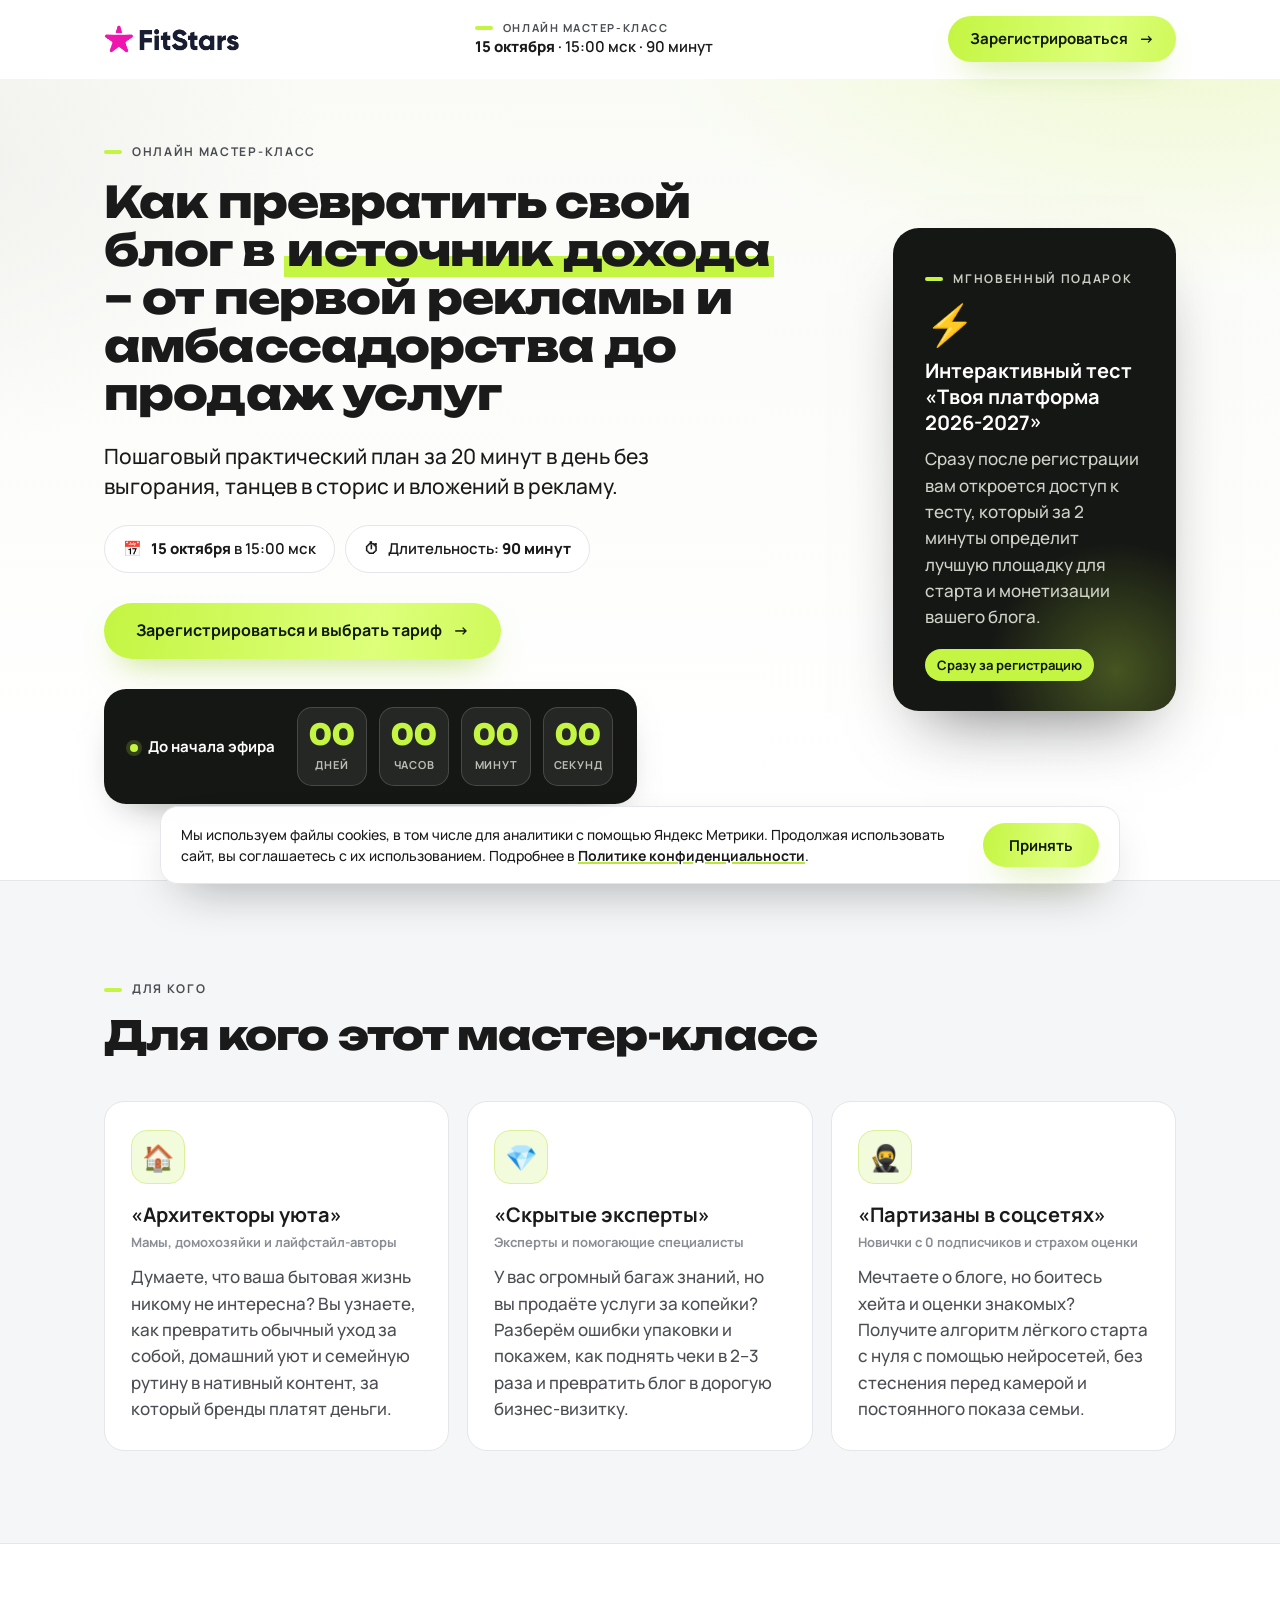
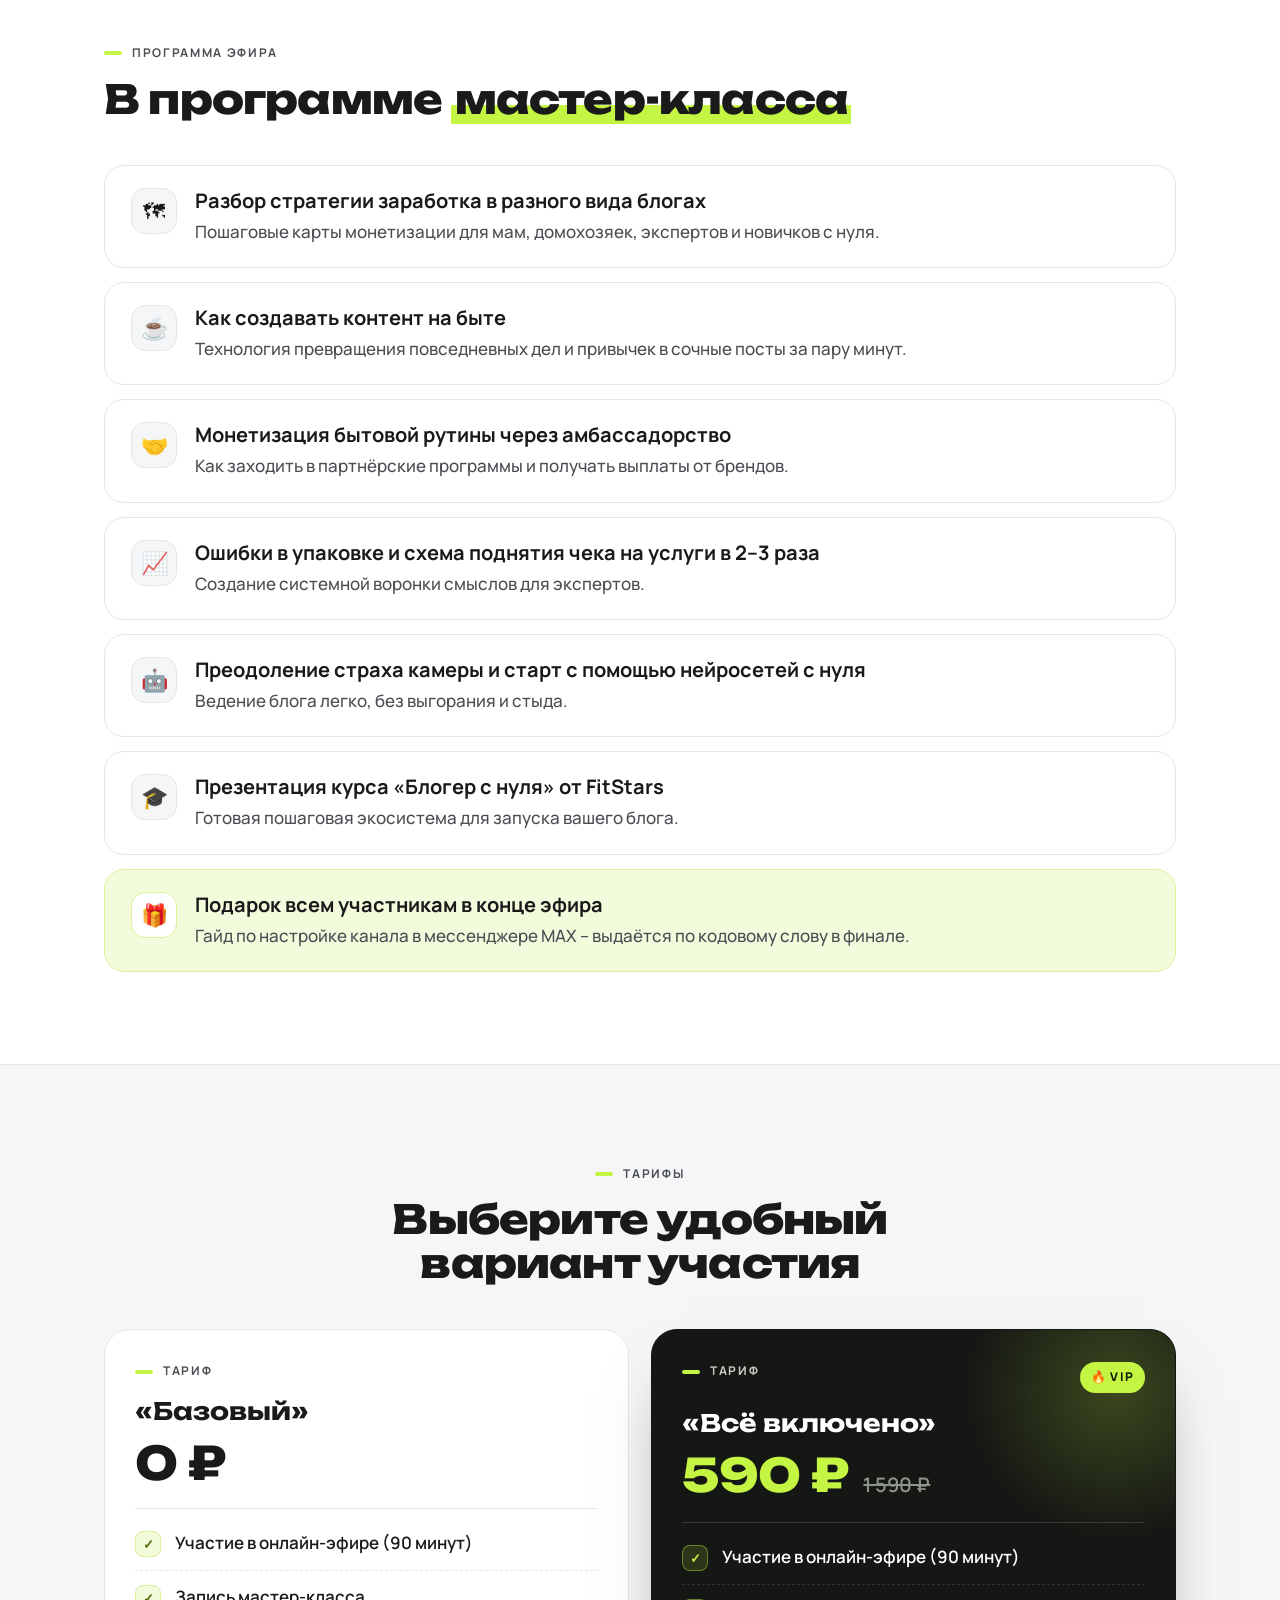
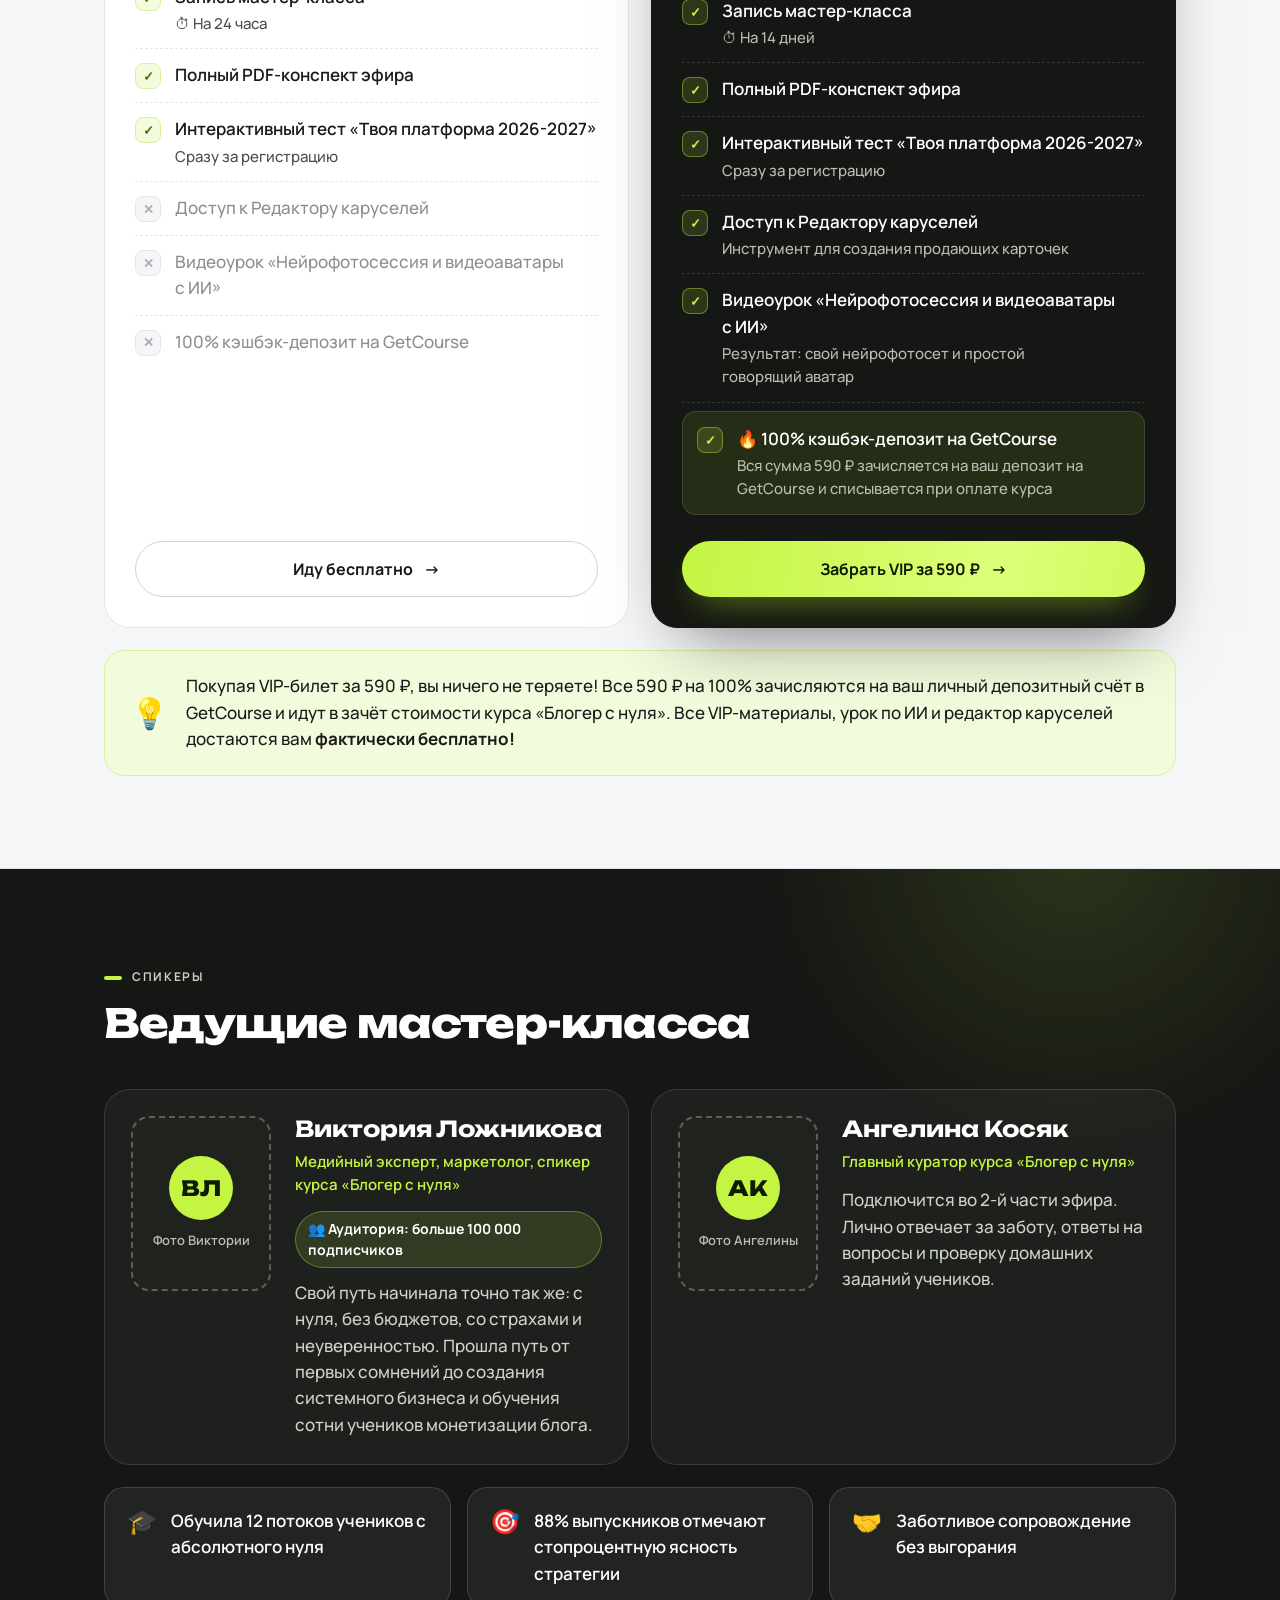
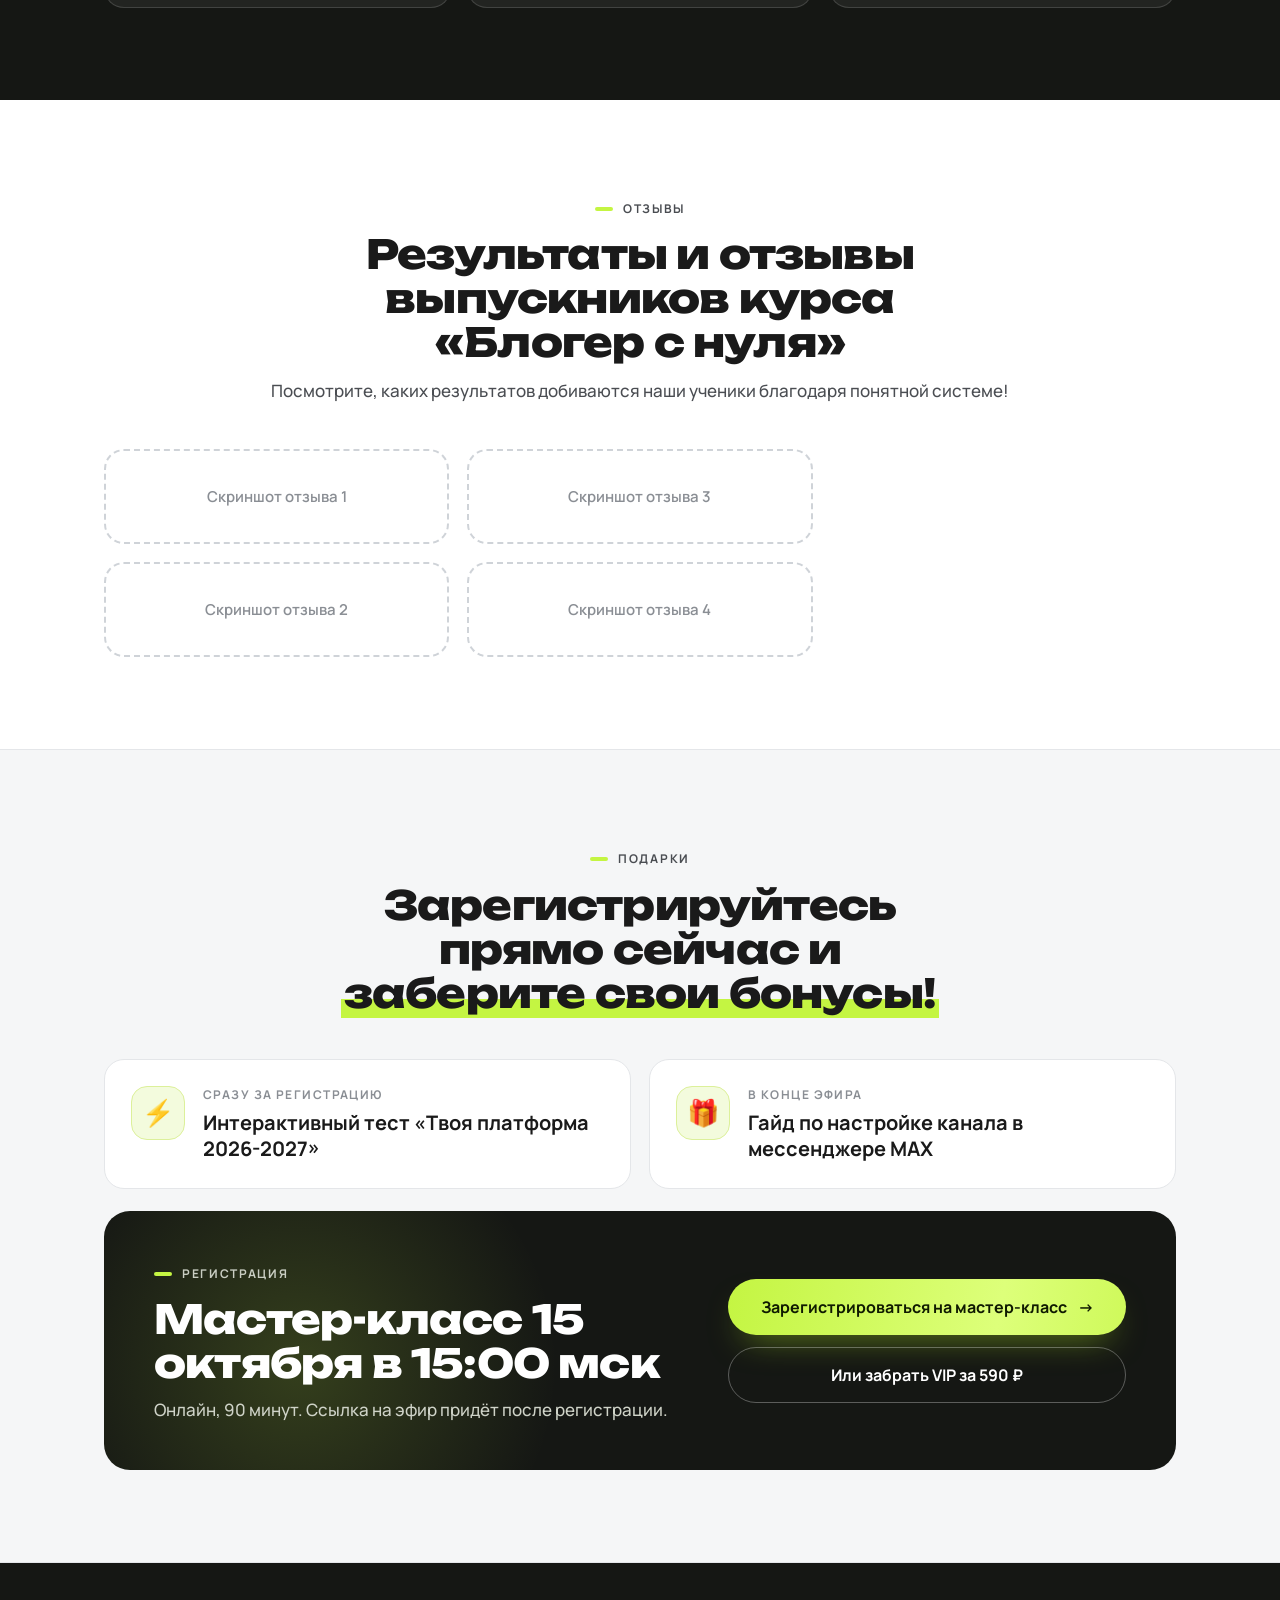
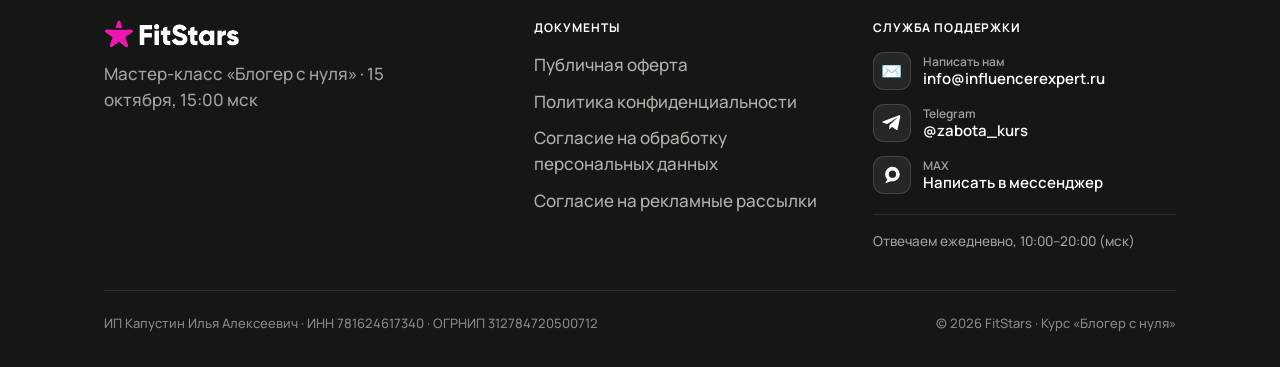
==== commit b80c164d: "Лендинг МК «Блогер с нуля» (октябрь)" ====
--- a/index.html
+++ b/index.html
@@ -42,7 +42,7 @@
   --radius-lg:26px;
   --shadow:0 18px 44px -26px rgba(16,18,20,.28);
   --maxw:1120px;
-  --h1:clamp(32px,4vw,52px);
+  --h1:clamp(30px,3.4vw,44px);
   --h2:clamp(27px,3.4vw,40px);
   --sub:20px;
   --text:17px;
@@ -127,7 +127,7 @@
     radial-gradient(900px 480px at 92% -10%, #EEF9CC 0%, rgba(238,249,204,0) 60%),
     radial-gradient(700px 520px at -5% 10%, #F1F2EE 0%, rgba(241,242,238,0) 55%),
     linear-gradient(180deg,#FAFBF7 0%, #FFFFFF 92%);}
-.hero-grid{display:grid;grid-template-columns:1.35fr .65fr;gap:44px;align-items:center}
+.hero-grid{display:grid;grid-template-columns:1.45fr .55fr;gap:44px;align-items:center}
 .hero .label{margin-bottom:18px}
 .hero h1{margin-bottom:22px}
 .hero-sub{font-size:21px;line-height:1.45;font-weight:500;color:var(--ink);max-width:620px;text-wrap:balance}
@@ -245,11 +245,11 @@
 
 /* ---------- спикеры ---------- */
 .speakers{display:grid;grid-template-columns:1fr 1fr;gap:22px;position:relative;z-index:1}
-.speaker{display:grid;grid-template-columns:auto 1fr;gap:26px;align-items:flex-start;background:rgba(255,255,255,.04);
+.speaker{display:grid;grid-template-columns:auto 1fr;gap:24px;align-items:flex-start;background:rgba(255,255,255,.04);
   border:1px solid rgba(255,255,255,.12);border-radius:var(--radius-lg);padding:26px}
-.sp-photo{width:170px;height:210px;border-radius:18px;object-fit:cover;object-position:center 20%;
+.sp-photo{width:140px;height:175px;border-radius:18px;object-fit:cover;object-position:center 20%;
   border:2px solid rgba(255,255,255,.16);display:block}
-.sp-photo-ph{width:170px;height:210px;border-radius:18px;background:var(--dark-2);border:2px dashed rgba(255,255,255,.28);
+.sp-photo-ph{width:140px;height:175px;border-radius:18px;background:var(--dark-2);border:2px dashed rgba(255,255,255,.28);
   display:flex;flex-direction:column;align-items:center;justify-content:center;gap:10px;text-align:center;padding:16px;color:#B9BDB3}
 .sp-photo-ph .av{width:64px;height:64px;border-radius:50%;background:var(--accent);color:var(--accent-ink);
   display:flex;align-items:center;justify-content:center;font-family:'Unbounded',sans-serif;font-weight:800;font-size:21px}
